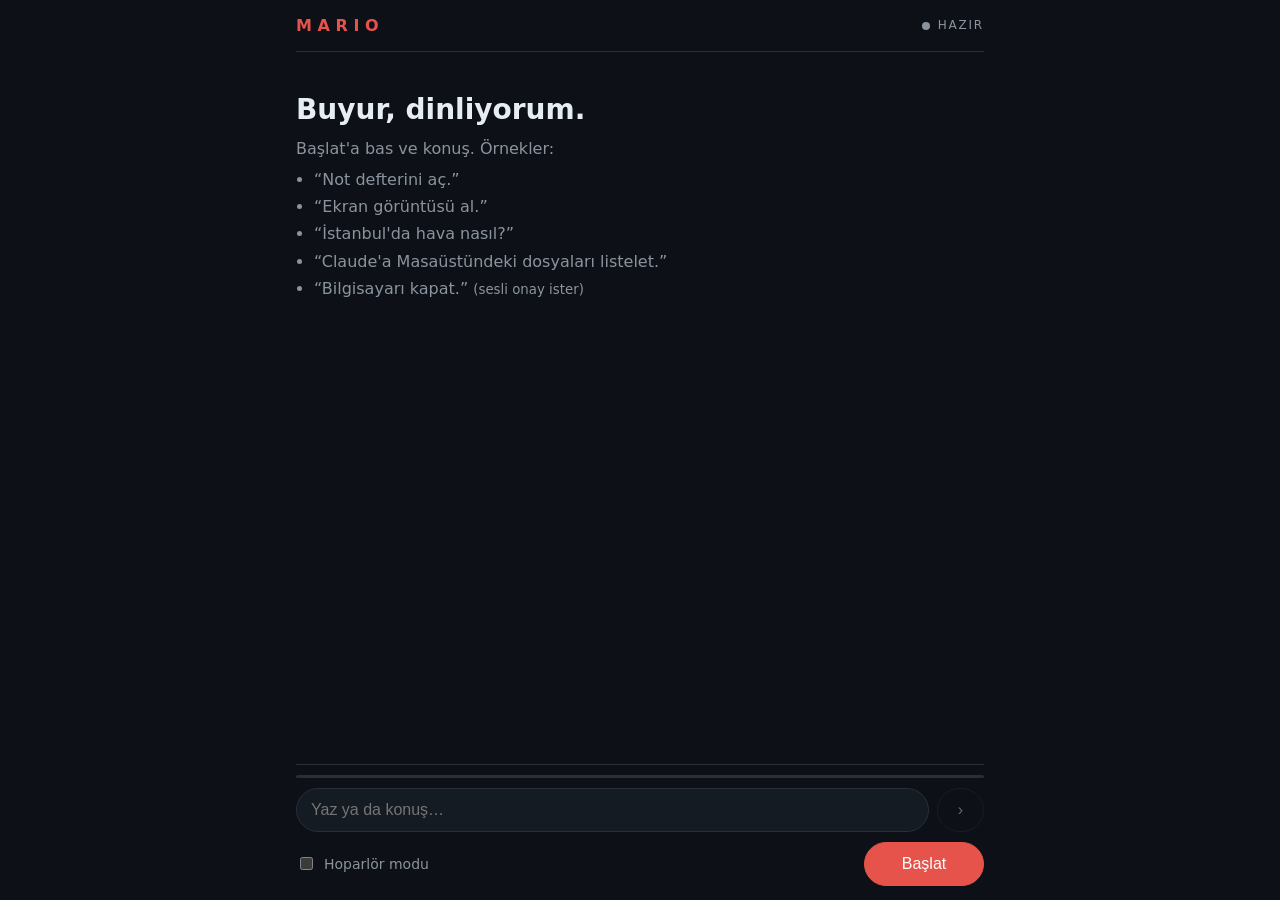
==== frontend/index.html @ 2263547b "Mario: sesle komut alan Jarvis benzeri ajan (MVP) FastAPI backend ephemeral Gemini Live token'ı veri" ====
<!doctype html>
<html lang="tr">
<head>
  <meta charset="utf-8">
  <meta name="viewport" content="width=device-width, initial-scale=1, viewport-fit=cover">
  <title>Mario · sesli asistan</title>
  <meta name="description" content="Sesle komut alan kişisel asistan: program açar, ekran görüntüsü alır, hava durumuna bakar, Claude Code'a iş verir.">
  <meta name="theme-color" content="#0d1117">
  <meta name="apple-mobile-web-app-capable" content="yes">
  <meta name="mobile-web-app-capable" content="yes">
  <meta name="apple-mobile-web-app-status-bar-style" content="black-translucent">
  <meta name="apple-mobile-web-app-title" content="Mario">
  <meta name="referrer" content="no-referrer">
  <link rel="manifest" href="manifest.webmanifest">
  <link rel="icon" href="icons/icon.svg" type="image/svg+xml">
  <link rel="apple-touch-icon" href="icons/icon.svg">
  <link rel="stylesheet" href="css/style.css">
  <script type="module" src="js/app.js"></script>
</head>
<body data-state="idle">
  <header class="top">
    <b class="brand">MARIO</b>
    <span class="status"><i></i><em id="status-text">HAZIR</em></span>
  </header>

  <main id="log" class="log" aria-live="polite">
    <section class="intro">
      <h1>Buyur, dinliyorum.</h1>
      <p>Başlat'a bas ve konuş. Örnekler:</p>
      <ul>
        <li>“Not defterini aç.”</li>
        <li>“Ekran görüntüsü al.”</li>
        <li>“İstanbul'da hava nasıl?”</li>
        <li>“Claude'a Masaüstündeki dosyaları listelet.”</li>
        <li>“Bilgisayarı kapat.” <small>(sesli onay ister)</small></li>
      </ul>
    </section>
  </main>

  <div id="confirm" class="confirm" hidden>
    <p id="confirm-q"></p>
    <div class="row">
      <button class="btn ghost" id="confirm-no" type="button">İptal</button>
      <button class="btn danger" id="confirm-yes" type="button">Onayla</button>
    </div>
  </div>

  <footer class="bottom">
    <div class="meter" aria-hidden="true"><span id="level"></span></div>
    <form id="text-form" class="text-form" autocomplete="off">
      <input id="text" placeholder="Yaz ya da konuş…" enterkeyhint="send" spellcheck="false" aria-label="Komut yaz" disabled>
      <button class="btn ghost" aria-label="Gönder" disabled>›</button>
    </form>
    <div class="row">
      <label class="toggle"><input type="checkbox" id="speaker"> Hoparlör modu</label>
      <button id="main" class="btn primary" type="button">Başlat</button>
    </div>
  </footer>

  <dialog id="code-dialog">
    <form method="dialog">
      <h2>Erişim kodu</h2>
      <p class="muted">Mario bilgisayarında komut çalıştırır, bu yüzden telefondan bağlanmak için <code>backend/.env</code> içindeki <code>ACCESS_CODE</code> gerekir.</p>
      <input name="code" autocomplete="off" autocapitalize="off" spellcheck="false" aria-label="Erişim kodu">
      <div class="row">
        <button class="btn ghost" value="cancel">Vazgeç</button>
        <button class="btn primary" value="ok">Devam</button>
      </div>
    </form>
  </dialog>
</body>
</html>
---- frontend/css/style.css ----
:root {
  --bg: #0d1117;
  --panel: #151b23;
  --line: #262f3a;
  --fg: #e6edf3;
  --dim: #8b949e;
  --acc: #e5534b;
  --ok: #3fb950;
  --warn: #d29922;
  --user: #f2cc60;
  --radius: 14px;
  color-scheme: dark;
}

* { box-sizing: border-box; -webkit-tap-highlight-color: transparent; }

html, body { margin: 0; height: 100%; }

body {
  display: flex;
  flex-direction: column;
  height: 100dvh;
  max-width: 720px;
  margin: 0 auto;
  padding: env(safe-area-inset-top) 16px env(safe-area-inset-bottom);
  background: var(--bg);
  color: var(--fg);
  font: 16px/1.45 system-ui, -apple-system, "Segoe UI", Roboto, sans-serif;
}

.top {
  display: flex;
  align-items: center;
  justify-content: space-between;
  padding: 14px 0;
  border-bottom: 1px solid var(--line);
}
.brand { letter-spacing: .35em; color: var(--acc); }
.status { display: flex; align-items: center; gap: 8px; font-size: 12px; letter-spacing: .15em; color: var(--dim); }
.status em { font-style: normal; }
.status i { width: 8px; height: 8px; border-radius: 50%; background: var(--dim); }
body[data-state="listening"] .status i { background: var(--ok); }
body[data-state="speaking"] .status i,
body[data-state="working"] .status i,
body[data-state="connecting"] .status i { background: var(--acc); animation: pulse .7s infinite alternate; }
body[data-state="error"] .status i { background: var(--acc); }
@keyframes pulse { to { opacity: .25; } }

.log { flex: 1; overflow-y: auto; padding: 14px 0; display: flex; flex-direction: column; gap: 8px; }

.intro h1 { font-size: 28px; margin: 24px 0 6px; }
.intro p { color: var(--dim); margin: 0 0 8px; }
.intro ul { margin: 0; padding-left: 18px; color: var(--dim); }
.intro li { margin: 4px 0; }

.msg { max-width: 85%; padding: 8px 12px; border-radius: var(--radius); white-space: pre-wrap; overflow-wrap: anywhere; }
.msg.assistant { align-self: flex-start; background: var(--panel); border: 1px solid var(--line); }
.msg.user { align-self: flex-end; background: #2a2208; color: var(--user); }
.msg.echo { opacity: .45; text-decoration: line-through; }
.msg.cut::after { content: " …"; color: var(--dim); }
.msg.sys, .msg.error { align-self: center; font-size: 13px; color: var(--dim); text-align: center; }
.msg.error { color: var(--acc); }

.msg.tool {
  align-self: stretch;
  max-width: none;
  display: flex;
  flex-direction: column;
  gap: 2px;
  font-size: 14px;
  background: transparent;
  border: 1px dashed var(--line);
  border-left: 3px solid var(--dim);
}
.msg.tool b { font-size: 12px; letter-spacing: .06em; text-transform: uppercase; color: var(--dim); }
.msg.tool.ok { border-left-color: var(--ok); }
.msg.tool.done { border-left-color: var(--ok); }
.msg.tool.error, .msg.tool.failed { border-left-color: var(--acc); }
.msg.tool.needs_confirmation, .msg.tool.not_confirmed, .msg.tool.ambiguous { border-left-color: var(--warn); }
.msg.tool img { margin-top: 6px; max-width: 100%; max-height: 45vh; border-radius: 8px; cursor: zoom-in; align-self: flex-start; }

.confirm {
  margin: 0 0 8px;
  padding: 12px;
  border: 1px solid var(--warn);
  border-radius: var(--radius);
  background: #2a2008;
}
.confirm p { margin: 0 0 10px; }

.bottom { padding: 10px 0 14px; border-top: 1px solid var(--line); display: flex; flex-direction: column; gap: 10px; }
.meter { height: 3px; background: var(--line); border-radius: 2px; overflow: hidden; }
.meter span { display: block; height: 100%; width: 0; background: var(--ok); transition: width .08s linear; }

.row { display: flex; gap: 10px; align-items: center; justify-content: space-between; }
.text-form { display: flex; gap: 8px; }
.text-form input,
dialog input {
  flex: 1;
  min-width: 0;
  padding: 10px 14px;
  border: 1px solid var(--line);
  border-radius: 22px;
  background: var(--panel);
  color: var(--fg);
  font-size: 16px;
  outline: none;
}
.text-form input:focus, dialog input:focus { border-color: var(--acc); }

.btn {
  min-height: 44px;
  padding: 0 20px;
  border: 1px solid var(--line);
  border-radius: 22px;
  background: var(--panel);
  color: var(--fg);
  font-size: 16px;
  cursor: pointer;
}
.btn:disabled { opacity: .4; cursor: default; }
.btn.primary { background: var(--acc); border-color: var(--acc); color: #fff; min-width: 120px; }
.btn.danger { background: transparent; border-color: var(--acc); color: var(--acc); min-width: 120px; }
.btn.ghost { background: transparent; }

.toggle { display: flex; align-items: center; gap: 8px; color: var(--dim); font-size: 14px; }

dialog {
  width: min(420px, calc(100% - 32px));
  border: 1px solid var(--line);
  border-radius: var(--radius);
  background: var(--panel);
  color: var(--fg);
}
dialog::backdrop { background: rgb(0 0 0 / .6); }
dialog h2 { margin-top: 0; }
dialog input { width: 100%; margin: 6px 0 14px; }
.muted { color: var(--dim); }
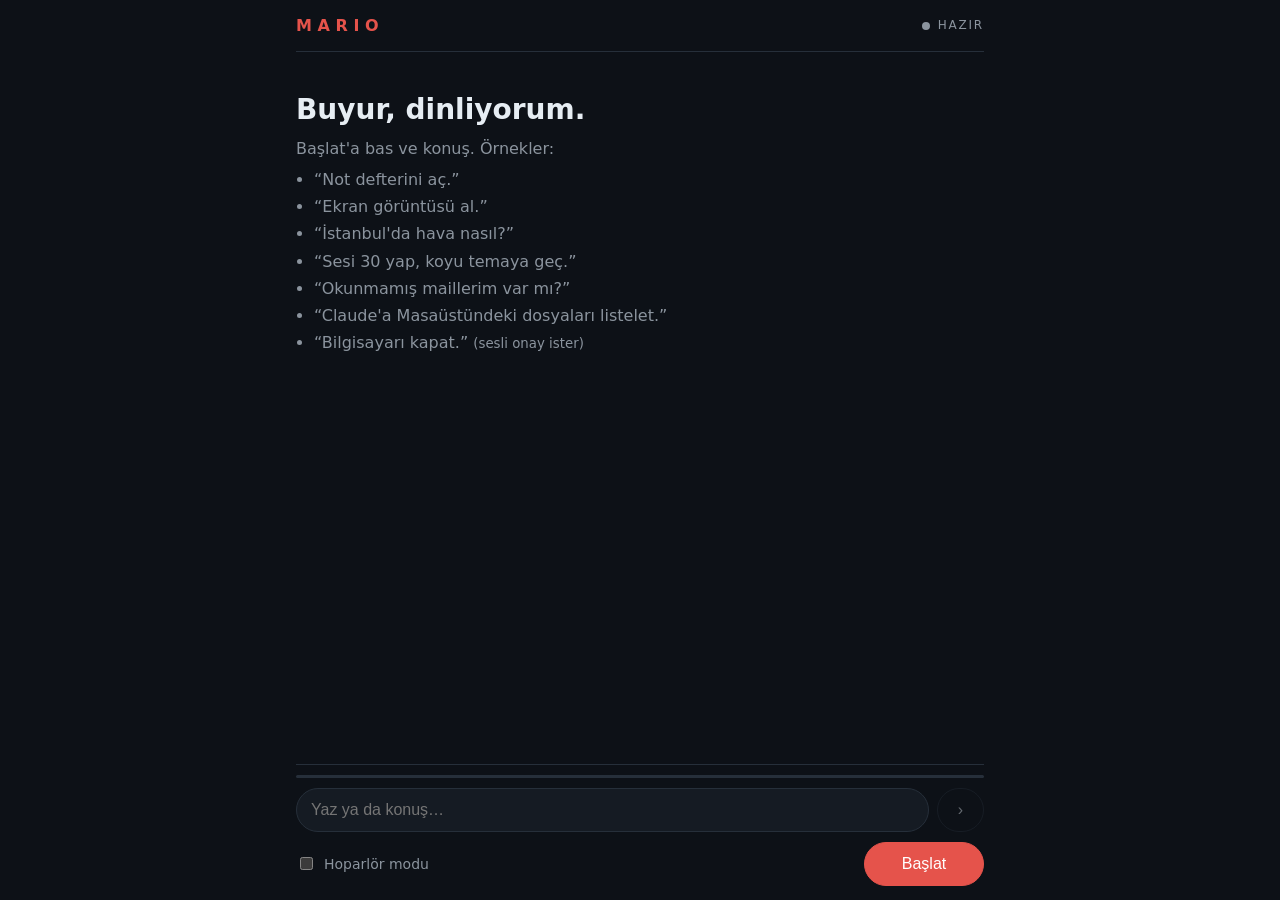
==== commit 41113b84: "Gmail ve PC ayarları araçlarını ekle Gmail: listeleme, okuma, adres bulma; gönderme ve yanıtlama ses" ====
--- a/frontend/index.html
+++ b/frontend/index.html
@@ -31,6 +31,8 @@
         <li>“Not defterini aç.”</li>
         <li>“Ekran görüntüsü al.”</li>
         <li>“İstanbul'da hava nasıl?”</li>
+        <li>“Sesi 30 yap, koyu temaya geç.”</li>
+        <li>“Okunmamış maillerim var mı?”</li>
         <li>“Claude'a Masaüstündeki dosyaları listelet.”</li>
         <li>“Bilgisayarı kapat.” <small>(sesli onay ister)</small></li>
       </ul>
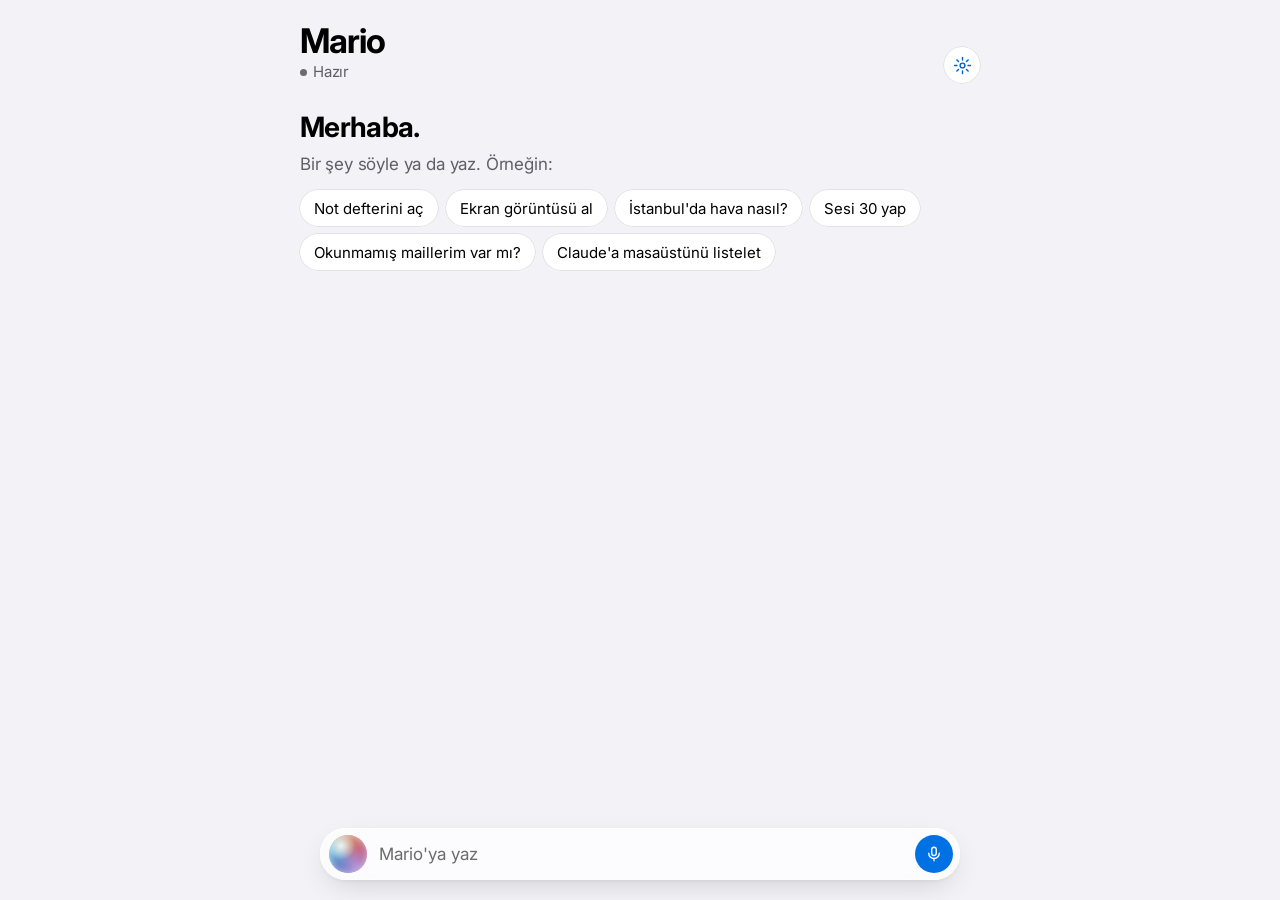
==== commit f32db126: "Arayüzü Apple tarzında yenile: seçilebilir üç görünüm Mario'nun arayüzü artık Ayarlar'dan seçilen üç" ====
--- a/frontend/index.html
+++ b/frontend/index.html
@@ -1,71 +1,178 @@
 <!doctype html>
-<html lang="tr">
+<html lang="tr" data-layout="edge">
 <head>
   <meta charset="utf-8">
   <meta name="viewport" content="width=device-width, initial-scale=1, viewport-fit=cover">
   <title>Mario · sesli asistan</title>
   <meta name="description" content="Sesle komut alan kişisel asistan: program açar, ekran görüntüsü alır, hava durumuna bakar, Claude Code'a iş verir.">
-  <meta name="theme-color" content="#0d1117">
+  <meta name="theme-color" content="#f2f2f7">
   <meta name="apple-mobile-web-app-capable" content="yes">
   <meta name="mobile-web-app-capable" content="yes">
-  <meta name="apple-mobile-web-app-status-bar-style" content="black-translucent">
+  <meta name="apple-mobile-web-app-status-bar-style" content="default">
   <meta name="apple-mobile-web-app-title" content="Mario">
   <meta name="referrer" content="no-referrer">
   <link rel="manifest" href="manifest.webmanifest">
   <link rel="icon" href="icons/icon.svg" type="image/svg+xml">
   <link rel="apple-touch-icon" href="icons/icon.svg">
+  <link rel="preconnect" href="https://fonts.googleapis.com">
+  <link rel="preconnect" href="https://fonts.gstatic.com" crossorigin>
+  <link rel="stylesheet" href="https://fonts.googleapis.com/css2?family=Inter:wght@300..700&display=swap">
   <link rel="stylesheet" href="css/style.css">
   <script type="module" src="js/app.js"></script>
 </head>
 <body data-state="idle">
+  <!-- A · Kenar ışığı: the screen's edge lights up while Mario listens or speaks. -->
+  <div class="edge-soft" aria-hidden="true"></div>
+  <div class="edge" aria-hidden="true"></div>
+
+  <!-- C · Uygulama: sidebar. -->
+  <aside class="side glass">
+    <div class="brand">
+      <span class="orb"></span>
+      <div><b>Mario</b><span data-status>Hazır</span></div>
+    </div>
+    <nav class="nav">
+      <a href="#" aria-current="page">
+        <svg class="i" viewBox="0 0 24 24"><path d="M21 12a8 8 0 0 1-11.6 7.1L4 20l1-4.6A8 8 0 1 1 21 12z"/></svg>Sohbet</a>
+      <button type="button" data-open-settings>
+        <svg class="i" viewBox="0 0 24 24"><circle cx="12" cy="12" r="3"/><path d="M12 2v3m0 14v3M2 12h3m14 0h3M4.9 4.9 7 7m10 10 2.1 2.1M4.9 19.1 7 17M17 7l2.1-2.1"/></svg>Ayarlar</button>
+    </nav>
+    <div class="side-foot">
+      <b>Oturum <span data-session>—</span></b>
+      <span data-jobs>Arka planda görev yok</span>
+    </div>
+  </aside>
+
   <header class="top">
-    <b class="brand">MARIO</b>
-    <span class="status"><i></i><em id="status-text">HAZIR</em></span>
+    <div class="title">
+      <h1>Mario</h1>
+      <p class="sub"><i></i><span data-status>Hazır</span></p>
+    </div>
+    <div class="actions">
+      <button type="button" class="pill-btn history-btn" id="history-btn">
+        <svg class="i" viewBox="0 0 24 24"><path d="M3 12a9 9 0 1 0 3-6.7L3 8m0-5v5h5M12 7v5l3 2"/></svg>Geçmiş</button>
+      <button type="button" class="icon-btn" data-open-settings aria-label="Ayarlar">
+        <svg class="i" viewBox="0 0 24 24"><circle cx="12" cy="12" r="3"/><path d="M12 2v3m0 14v3M2 12h3m14 0h3M4.9 4.9 7 7m10 10 2.1 2.1M4.9 19.1 7 17M17 7l2.1-2.1"/></svg></button>
+    </div>
   </header>
 
-  <main id="log" class="log" aria-live="polite">
-    <section class="intro">
-      <h1>Buyur, dinliyorum.</h1>
-      <p>Başlat'a bas ve konuş. Örnekler:</p>
-      <ul>
-        <li>“Not defterini aç.”</li>
-        <li>“Ekran görüntüsü al.”</li>
-        <li>“İstanbul'da hava nasıl?”</li>
-        <li>“Sesi 30 yap, koyu temaya geç.”</li>
-        <li>“Okunmamış maillerim var mı?”</li>
-        <li>“Claude'a Masaüstündeki dosyaları listelet.”</li>
-        <li>“Bilgisayarı kapat.” <small>(sesli onay ister)</small></li>
-      </ul>
-    </section>
-  </main>
+  <!-- B · Odak: the orb and the last words, large. -->
+  <section class="focus" aria-label="Mario">
+    <div class="hero"><button type="button" class="orb" data-toggle aria-label="Başlat"></button></div>
+    <p class="activity glass"><span class="spinner"></span><span id="activity-text">Çalışıyor</span></p>
+    <div class="captions" aria-live="polite">
+      <p id="cap-prev" class="prev"></p>
+      <p id="cap" class="caption">Konuşmak için başlat.</p>
+    </div>
+  </section>
 
-  <div id="confirm" class="confirm" hidden>
-    <p id="confirm-q"></p>
-    <div class="row">
-      <button class="btn ghost" id="confirm-no" type="button">İptal</button>
-      <button class="btn danger" id="confirm-yes" type="button">Onayla</button>
+  <section class="console" aria-label="Konuşma">
+    <div class="sheet-head">
+      <button type="button" class="grabber" id="history-close" aria-label="Geçmişi kapat"></button>
+      <h2>Geçmiş</h2>
+    </div>
+    <main id="log" class="log" aria-live="polite">
+      <section class="intro">
+        <h2>Merhaba.</h2>
+        <p>Bir şey söyle ya da yaz. Örneğin:</p>
+        <div class="chips">
+          <button type="button" data-say="Not defterini aç.">Not defterini aç</button>
+          <button type="button" data-say="Ekran görüntüsü al.">Ekran görüntüsü al</button>
+          <button type="button" data-say="İstanbul'da hava nasıl?">İstanbul'da hava nasıl?</button>
+          <button type="button" data-say="Sesi 30 yap.">Sesi 30 yap</button>
+          <button type="button" data-say="Okunmamış maillerim var mı?">Okunmamış maillerim var mı?</button>
+          <button type="button" data-say="Claude'a Masaüstündeki dosyaları listelet.">Claude'a masaüstünü listelet</button>
+        </div>
+      </section>
+    </main>
+  </section>
+
+  <div class="dock glass">
+    <button type="button" class="orb" data-toggle aria-label="Başlat"></button>
+    <form id="text-form" class="text-form" autocomplete="off">
+      <input id="text" placeholder="Mario'ya yaz" enterkeyhint="send" spellcheck="false" aria-label="Komut yaz">
+      <button class="send" aria-label="Gönder">
+        <svg class="i" viewBox="0 0 24 24"><path d="M12 19V5m-6 6 6-6 6 6"/></svg></button>
+    </form>
+    <button type="button" class="mic" data-toggle aria-label="Başlat">
+      <svg class="i on-idle" viewBox="0 0 24 24"><rect x="9" y="3" width="6" height="11" rx="3"/><path d="M5 11a7 7 0 0 0 14 0M12 18v3"/></svg>
+      <svg class="i on-live" viewBox="0 0 24 24"><rect x="7" y="7" width="10" height="10" rx="2"/></svg>
+    </button>
+  </div>
+
+  <!-- B · Odak: call-style controls. -->
+  <footer class="calls">
+    <div class="ctl"><button type="button" id="type-btn" aria-label="Yazarak komut ver" aria-pressed="false">
+      <svg class="i" viewBox="0 0 24 24"><rect x="3" y="6" width="18" height="12" rx="2"/><path d="M7 10h.01M11 10h.01M15 10h.01M7 14h10"/></svg></button>Yaz</div>
+    <div class="ctl"><button type="button" id="speaker-btn" aria-label="Hoparlör modu" aria-pressed="false">
+      <svg class="i" viewBox="0 0 24 24"><path d="M11 5 6 9H3v6h3l5 4zM15.5 8.5a5 5 0 0 1 0 7M18.5 5.5a9 9 0 0 1 0 13"/></svg></button>Hoparlör</div>
+    <div class="ctl"><button type="button" class="go" data-toggle aria-label="Başlat">
+      <svg class="i on-idle" viewBox="0 0 24 24"><rect x="9" y="3" width="6" height="11" rx="3"/><path d="M5 11a7 7 0 0 0 14 0M12 18v3"/></svg>
+      <svg class="i on-live" viewBox="0 0 24 24"><path d="m6 6 12 12M18 6 6 18"/></svg></button><span class="go-label">Başlat</span></div>
+  </footer>
+
+  <div id="confirm" class="scrim" hidden>
+    <div class="alert glass" role="alertdialog" aria-modal="true" aria-labelledby="confirm-title" aria-describedby="confirm-q">
+      <div class="body">
+        <h2 id="confirm-title">Onay gerekiyor</h2>
+        <p id="confirm-q"></p>
+        <p class="hint">Sesle «evet» ya da «vazgeç» de diyebilirsin.</p>
+      </div>
+      <div class="actions">
+        <button type="button" class="cancel" id="confirm-no">Vazgeç</button>
+        <button type="button" class="destructive" id="confirm-yes">Onayla</button>
+      </div>
     </div>
   </div>
 
-  <footer class="bottom">
-    <div class="meter" aria-hidden="true"><span id="level"></span></div>
-    <form id="text-form" class="text-form" autocomplete="off">
-      <input id="text" placeholder="Yaz ya da konuş…" enterkeyhint="send" spellcheck="false" aria-label="Komut yaz" disabled>
-      <button class="btn ghost" aria-label="Gönder" disabled>›</button>
+  <dialog id="settings" class="panel" aria-labelledby="settings-title">
+    <form method="dialog">
+      <header>
+        <h2 id="settings-title">Ayarlar</h2>
+        <button class="done" value="close">Bitti</button>
+      </header>
+
+      <h3>Görünüm</h3>
+      <div class="layouts" role="radiogroup" aria-label="Görünüm">
+        <button type="button" role="radio" data-layout="edge" aria-checked="true">
+          <span class="pv pv-edge" aria-hidden="true"><i></i><i></i><i></i></span>
+          <b>Kenar ışığı</b><small>Siri gibi; kenarlar parlar</small></button>
+        <button type="button" role="radio" data-layout="focus" aria-checked="false">
+          <span class="pv pv-focus" aria-hidden="true"><i></i><i></i></span>
+          <b>Odak</b><small>Büyük küre, son cümle</small></button>
+        <button type="button" role="radio" data-layout="app" aria-checked="false">
+          <span class="pv pv-app" aria-hidden="true"><i></i><i></i><i></i></span>
+          <b>Uygulama</b><small>Kenar çubuğu, balonlar</small></button>
+      </div>
+
+      <h3>Renk</h3>
+      <div class="seg" role="radiogroup" aria-label="Renk modu">
+        <button type="button" role="radio" data-theme="auto" aria-checked="true">Otomatik</button>
+        <button type="button" role="radio" data-theme="light" aria-checked="false">Açık</button>
+        <button type="button" role="radio" data-theme="dark" aria-checked="false">Koyu</button>
+      </div>
+
+      <h3>Ses</h3>
+      <label class="row-switch">
+        <span><b>Hoparlör modu</b><small>Hoparlörden kullanırken Mario kendi sesini duymasın.</small></span>
+        <input type="checkbox" id="speaker" class="switch">
+      </label>
     </form>
-    <div class="row">
-      <label class="toggle"><input type="checkbox" id="speaker"> Hoparlör modu</label>
-      <button id="main" class="btn primary" type="button">Başlat</button>
-    </div>
-  </footer>
+  </dialog>
 
-  <dialog id="code-dialog">
+  <dialog id="viewer" class="viewer" aria-label="Ekran görüntüsü">
+    <form method="dialog"><button class="icon-btn close" aria-label="Kapat">
+      <svg class="i" viewBox="0 0 24 24"><path d="m6 6 12 12M18 6 6 18"/></svg></button></form>
+    <a class="btn" target="_blank" rel="noopener" download="ekran-goruntusu.png">İndir</a>
+  </dialog>
+
+  <dialog id="code-dialog" class="panel">
     <form method="dialog">
       <h2>Erişim kodu</h2>
       <p class="muted">Mario bilgisayarında komut çalıştırır, bu yüzden telefondan bağlanmak için <code>backend/.env</code> içindeki <code>ACCESS_CODE</code> gerekir.</p>
       <input name="code" autocomplete="off" autocapitalize="off" spellcheck="false" aria-label="Erişim kodu">
       <div class="row">
-        <button class="btn ghost" value="cancel">Vazgeç</button>
+        <button class="btn" value="cancel">Vazgeç</button>
         <button class="btn primary" value="ok">Devam</button>
       </div>
     </form>
--- a/frontend/css/style.css
+++ b/frontend/css/style.css
@@ -1,138 +1,536 @@
+/* Mario, Apple style. One page, three layouts picked in Settings (data-layout on <html>):
+   edge (A · Kenar ışığı), focus (B · Odak), app (C · Uygulama). Light and dark follow the
+   system unless data-theme pins one. */
+
+@property --a { syntax: "<angle>"; inherits: false; initial-value: 0deg; }
+
 :root {
-  --bg: #0d1117;
-  --panel: #151b23;
-  --line: #262f3a;
-  --fg: #e6edf3;
-  --dim: #8b949e;
-  --acc: #e5534b;
-  --ok: #3fb950;
-  --warn: #d29922;
-  --user: #f2cc60;
-  --radius: 14px;
+  --bg: #ffffff;
+  --grouped: #f2f2f7;
+  --fill: #ffffff;
+  --fill-2: #e9e9ee;
+  --label: #000000;
+  --label-2: #5f5f66;
+  --label-3: #6b6b70;
+  --sep: rgb(60 60 67 / .18);
+  --blue: #007aff;
+  /* Blue that carries text, and the bubble behind white text: deep enough for 4.5:1. */
+  --blue-text: #0062cc;
+  --bubble: #0071e3;
+  --red: #ff3b30;
+  --red-text: #d70015;
+  --green: #34c759;
+  --orange: #ff9500;
+  --glass: rgb(255 255 255 / .72);
+  --glass-edge: rgb(255 255 255 / .9);
+  --shadow: 0 10px 30px -8px rgb(0 0 0 / .16), 0 2px 6px -2px rgb(0 0 0 / .08);
+  /* Mario's light: warm to cool */
+  --g1: #ff8a3d;
+  --g2: #ff4f8b;
+  --g3: #b25cff;
+  --g4: #4d7dff;
+  --g5: #38d3ff;
+  --spring: cubic-bezier(.34, 1.56, .64, 1);
+  --sheet: cubic-bezier(.32, .72, 0, 1);
+  color-scheme: light;
+}
+@media (prefers-color-scheme: dark) {
+  :root:not([data-theme="light"]) {
+    --bg: #000000; --grouped: #000000; --fill: #1c1c1e; --fill-2: #2c2c2e;
+    --label: #ffffff; --label-2: #a1a1a8; --label-3: #8e8e93; --sep: rgb(84 84 88 / .55);
+    --blue: #0a84ff; --blue-text: #4ba3ff; --bubble: #0a6bd6; --red: #ff453a; --red-text: #ff6961;
+    --green: #30d158; --orange: #ff9f0a;
+    --glass: rgb(30 30 32 / .62); --glass-edge: rgb(255 255 255 / .12);
+    --shadow: 0 14px 40px -10px rgb(0 0 0 / .7), 0 2px 8px -2px rgb(0 0 0 / .5);
+    color-scheme: dark;
+  }
+}
+:root[data-theme="dark"] {
+  --bg: #000000; --grouped: #000000; --fill: #1c1c1e; --fill-2: #2c2c2e;
+  --label: #ffffff; --label-2: #a1a1a8; --label-3: #8e8e93; --sep: rgb(84 84 88 / .55);
+  --blue: #0a84ff; --blue-text: #4ba3ff; --bubble: #0a6bd6; --red: #ff453a; --red-text: #ff6961;
+  --green: #30d158; --orange: #ff9f0a;
+  --glass: rgb(30 30 32 / .62); --glass-edge: rgb(255 255 255 / .12);
+  --shadow: 0 14px 40px -10px rgb(0 0 0 / .7), 0 2px 8px -2px rgb(0 0 0 / .5);
   color-scheme: dark;
 }
 
 * { box-sizing: border-box; -webkit-tap-highlight-color: transparent; }
-
 html, body { margin: 0; height: 100%; }
-
 body {
-  display: flex;
-  flex-direction: column;
+  --amp: 0;
   height: 100dvh;
-  max-width: 720px;
-  margin: 0 auto;
-  padding: env(safe-area-inset-top) 16px env(safe-area-inset-bottom);
-  background: var(--bg);
-  color: var(--fg);
-  font: 16px/1.45 system-ui, -apple-system, "Segoe UI", Roboto, sans-serif;
-}
-
-.top {
-  display: flex;
-  align-items: center;
-  justify-content: space-between;
-  padding: 14px 0;
-  border-bottom: 1px solid var(--line);
-}
-.brand { letter-spacing: .35em; color: var(--acc); }
-.status { display: flex; align-items: center; gap: 8px; font-size: 12px; letter-spacing: .15em; color: var(--dim); }
-.status em { font-style: normal; }
-.status i { width: 8px; height: 8px; border-radius: 50%; background: var(--dim); }
-body[data-state="listening"] .status i { background: var(--ok); }
-body[data-state="speaking"] .status i,
-body[data-state="working"] .status i,
-body[data-state="connecting"] .status i { background: var(--acc); animation: pulse .7s infinite alternate; }
-body[data-state="error"] .status i { background: var(--acc); }
-@keyframes pulse { to { opacity: .25; } }
-
-.log { flex: 1; overflow-y: auto; padding: 14px 0; display: flex; flex-direction: column; gap: 8px; }
-
-.intro h1 { font-size: 28px; margin: 24px 0 6px; }
-.intro p { color: var(--dim); margin: 0 0 8px; }
-.intro ul { margin: 0; padding-left: 18px; color: var(--dim); }
-.intro li { margin: 4px 0; }
-
-.msg { max-width: 85%; padding: 8px 12px; border-radius: var(--radius); white-space: pre-wrap; overflow-wrap: anywhere; }
-.msg.assistant { align-self: flex-start; background: var(--panel); border: 1px solid var(--line); }
-.msg.user { align-self: flex-end; background: #2a2208; color: var(--user); }
+  background: var(--grouped);
+  color: var(--label);
+  /* SF Pro on Apple devices; Inter is the closest stand-in elsewhere. */
+  font: 400 17px/1.45 -apple-system, BlinkMacSystemFont, "SF Pro Text", "Inter", system-ui, sans-serif;
+  letter-spacing: -.01em;
+  -webkit-font-smoothing: antialiased;
+  caret-color: var(--blue);
+  transition: background-color .35s, color .35s;
+}
+::selection { background: color-mix(in srgb, var(--blue) 30%, transparent); }
+button { font: inherit; color: inherit; }
+:focus-visible { outline: 3px solid color-mix(in srgb, var(--blue) 55%, transparent); outline-offset: 2px; }
+svg.i { width: 1em; height: 1em; fill: none; stroke: currentColor; stroke-width: 1.8; stroke-linecap: round; stroke-linejoin: round; flex: none; }
+
+/* Liquid-glass material: translucent, blurred, with a bright hairline edge. */
+.glass {
+  background: var(--glass);
+  backdrop-filter: blur(24px) saturate(1.8);
+  -webkit-backdrop-filter: blur(24px) saturate(1.8);
+  box-shadow: var(--shadow), inset 0 0 0 .5px var(--glass-edge), inset 0 1px 0 var(--glass-edge);
+}
+
+/* Parts that belong to one layout only; each layout's section below shows its own. */
+body :is(.edge, .edge-soft, .side, .focus, .calls, .history-btn, .sheet-head) { display: none; }
+
+/* ---------- The orb ---------- */
+.orb {
+  --s: 44px;
+  --speed: 9s;
+  position: relative;
+  width: var(--s);
+  aspect-ratio: 1;
+  flex: none;
+  padding: 0;
+  border: 0;
+  border-radius: 50%;
+  background: none;
+  isolation: isolate;
+  overflow: hidden;
+  cursor: pointer;
+  scale: calc(1 + var(--amp) * .14);
+  transition: scale .12s ease-out, filter .4s;
+}
+.orb::before {
+  content: "";
+  position: absolute;
+  inset: -30%;
+  background: conic-gradient(from var(--a), var(--g1), var(--g2), var(--g3), var(--g4), var(--g5), var(--g1));
+  filter: blur(calc(var(--s) * .12));
+  animation: turn var(--speed) linear infinite;
+}
+.orb::after {
+  content: "";
+  position: absolute;
+  inset: 0;
+  border-radius: 50%;
+  background:
+    radial-gradient(circle at 32% 28%, rgb(255 255 255 / .85), transparent 38%),
+    radial-gradient(circle at 70% 80%, rgb(255 255 255 / .25), transparent 45%);
+  box-shadow: inset 0 0 calc(var(--s) * .18) rgb(255 255 255 / .55);
+}
+@keyframes turn { to { --a: 360deg; } }
+body:is([data-state="idle"], [data-state="ended"]) .orb { --speed: 18s; filter: saturate(.55); }
+body[data-state="connecting"] .orb { --speed: 2s; }
+body[data-state="listening"] .orb { --speed: 6s; animation: breathe 2.4s ease-in-out infinite; }
+body[data-state="speaking"] .orb { --speed: 4s; }
+body[data-state="working"] .orb { --speed: 1.4s; }
+body[data-state="error"] .orb { filter: grayscale(.8); }
+@keyframes breathe { 50% { transform: scale(1.06); } }
+
+.spinner { width: 16px; height: 16px; flex: none; border-radius: 50%; border: 2px solid var(--sep); border-top-color: var(--label-2); animation: spin .8s linear infinite; }
+@keyframes spin { to { transform: rotate(360deg); } }
+
+/* ---------- Header ---------- */
+.top { display: flex; align-items: flex-end; justify-content: space-between; gap: 12px; }
+.top h1 { margin: 0; font-size: 34px; font-weight: 700; letter-spacing: -.03em; line-height: 1.1; }
+.sub { display: flex; align-items: center; gap: 6px; margin: 2px 0 0; font-size: 15px; color: var(--label-2); }
+.sub i { width: 7px; height: 7px; border-radius: 50%; background: var(--label-3); transition: background-color .3s; }
+body:is([data-state="listening"], [data-state="speaking"]) .sub i { background: var(--green); }
+body:is([data-state="working"], [data-state="connecting"]) .sub i { background: var(--orange); }
+body[data-state="error"] .sub i { background: var(--red); }
+.actions { display: flex; align-items: center; gap: 8px; }
+.icon-btn {
+  display: grid;
+  place-items: center;
+  width: 36px;
+  height: 36px;
+  padding: 0;
+  border: 0;
+  border-radius: 50%;
+  background: var(--fill);
+  color: var(--blue-text);
+  font-size: 19px;
+  cursor: pointer;
+  box-shadow: 0 0 0 .5px var(--sep);
+}
+.pill-btn { display: flex; align-items: center; gap: 6px; min-height: 36px; padding: 0 14px; border: 0; border-radius: 999px; background: var(--fill-2); color: var(--label); font-size: 15px; font-weight: 500; cursor: pointer; }
+
+/* ---------- Conversation ---------- */
+.console { min-height: 0; }
+.log { display: flex; flex-direction: column; gap: 14px; }
+
+.intro h2 { margin: 0 0 4px; font-size: 28px; font-weight: 700; letter-spacing: -.025em; }
+.intro p { margin: 0 0 14px; color: var(--label-2); }
+.chips { display: flex; flex-wrap: wrap; gap: 8px; }
+.chips button {
+  min-height: 36px;
+  padding: 0 14px;
+  border: 0;
+  border-radius: 999px;
+  background: var(--fill);
+  color: var(--label);
+  font-size: 15px;
+  cursor: pointer;
+  box-shadow: 0 0 0 .5px var(--sep);
+  transition: transform .25s var(--spring), background-color .2s;
+}
+.chips button:hover { background: var(--fill-2); }
+.chips button:active { transform: scale(.96); }
+
+.msg { max-width: 82%; margin: 0; white-space: pre-wrap; overflow-wrap: anywhere; animation: enter .45s var(--spring) backwards; }
+@keyframes enter { from { opacity: 0; transform: translateY(8px) scale(.98); } }
 .msg.echo { opacity: .45; text-decoration: line-through; }
-.msg.cut::after { content: " …"; color: var(--dim); }
-.msg.sys, .msg.error { align-self: center; font-size: 13px; color: var(--dim); text-align: center; }
-.msg.error { color: var(--acc); }
-
+.msg.cut::after { content: " …"; color: var(--label-3); }
+.msg.sys, .msg.error:not(.tool) { align-self: center; max-width: 90%; font-size: 13px; color: var(--label-2); text-align: center; }
+.msg.error:not(.tool) { color: var(--red-text); }
+
+/* Speech as bubbles (B's history sheet and C). */
+:is([data-layout="focus"], [data-layout="app"]) .msg.user {
+  align-self: flex-end;
+  padding: 8px 14px;
+  border-radius: 20px 20px 6px 20px;
+  background: var(--bubble);
+  color: #fff;
+  font-size: 16px;
+}
+:is([data-layout="focus"], [data-layout="app"]) .msg.assistant {
+  align-self: flex-start;
+  padding: 8px 14px;
+  border-radius: 20px 20px 20px 6px;
+  background: var(--fill);
+  box-shadow: 0 0 0 .5px var(--sep);
+  font-size: 16px;
+}
+
+/* Tool results as Siri-style snippets. */
 .msg.tool {
   align-self: stretch;
   max-width: none;
   display: flex;
   flex-direction: column;
+  gap: 8px;
+  padding: 14px 16px;
+  border-radius: 20px;
+  background: var(--fill);
+  white-space: normal;
+  box-shadow: 0 1px 3px rgb(0 0 0 / .05), 0 0 0 .5px var(--sep);
+}
+[data-layout="app"] .msg.tool { align-self: flex-start; width: min(100%, 460px); }
+.tool-head { display: flex; align-items: center; gap: 8px; min-width: 0; font-size: 13px; font-weight: 600; color: var(--label-2); }
+.tool-head .badge { display: grid; place-items: center; width: 24px; height: 24px; flex: none; border-radius: 7px; color: #fff; font-size: 14px; }
+.tool-head b { font-weight: 600; overflow: hidden; text-overflow: ellipsis; white-space: nowrap; }
+.tool-head .st { margin-left: auto; flex: none; display: flex; align-items: center; gap: 6px; font-weight: 500; }
+.tool-head .st .spinner { width: 13px; height: 13px; }
+.msg.tool:is(.error, .failed) .st { color: var(--red-text); }
+.msg.tool:is(.needs_confirmation, .not_confirmed, .ambiguous, .cancelled) .st { color: var(--label-2); }
+.tool-args { margin: 0; font-size: 13px; color: var(--label-2); overflow-wrap: anywhere; }
+.tool-body { margin: 0; font-size: 16px; white-space: pre-wrap; overflow-wrap: anywhere; }
+.tool-body.clamped { display: -webkit-box; -webkit-line-clamp: 4; -webkit-box-orient: vertical; overflow: hidden; }
+.more { align-self: flex-start; padding: 0; border: 0; background: none; color: var(--blue-text); font-size: 15px; cursor: pointer; }
+.shot { align-self: flex-start; padding: 0; border: 0; border-radius: 12px; background: none; cursor: zoom-in; }
+.shot img { display: block; max-width: 100%; max-height: 40vh; border-radius: 12px; }
+
+/* ---------- Dock: orb, text field, mic ---------- */
+.dock { display: flex; align-items: center; gap: 10px; padding: 7px 7px 7px 9px; border-radius: 999px; }
+.dock .orb { --s: 38px; }
+.text-form { flex: 1; min-width: 0; display: flex; align-items: center; gap: 6px; }
+.text-form input { flex: 1; min-width: 0; border: 0; background: none; color: var(--label); font: inherit; outline: none; }
+.text-form input::placeholder { color: var(--label-3); }
+.text-form .send { display: none; place-items: center; width: 30px; height: 30px; padding: 0; border: 0; border-radius: 50%; background: var(--bubble); color: #fff; font-size: 16px; cursor: pointer; }
+.text-form:has(input:not(:placeholder-shown)) .send { display: grid; }
+.mic { display: grid; place-items: center; width: 38px; height: 38px; flex: none; padding: 0; border: 0; border-radius: 50%; background: var(--bubble); color: #fff; font-size: 18px; cursor: pointer; transition: background-color .25s, transform .25s var(--spring); }
+.mic:active, .ctl button:active { transform: scale(.92); }
+.on-live { display: none; }
+body.live .on-live { display: block; }
+body.live .on-idle { display: none; }
+body.live .mic { background: var(--red); }
+
+/* ---------- Alert (confirmation) ---------- */
+.scrim { position: fixed; inset: 0; z-index: 50; display: grid; place-items: center; padding: 24px; background: rgb(0 0 0 / .32); animation: fade .2s ease-out; }
+.scrim[hidden] { display: none; }
+.alert { width: min(300px, 100%); border-radius: 16px; overflow: hidden; text-align: center; animation: pop .4s var(--spring); }
+.alert .body { padding: 20px 18px 16px; }
+.alert h2 { margin: 0 0 4px; font-size: 17px; font-weight: 600; letter-spacing: -.02em; }
+.alert p { margin: 0; font-size: 13px; line-height: 1.4; }
+.alert .hint { margin-top: 6px; color: var(--label-2); }
+.alert .actions { display: grid; grid-template-columns: 1fr 1fr; gap: 0; border-top: .5px solid var(--sep); }
+.alert button { min-height: 44px; border: 0; background: none; color: var(--blue-text); font-size: 17px; cursor: pointer; }
+.alert button + button { border-left: .5px solid var(--sep); }
+.alert .cancel { font-weight: 600; }
+.alert .destructive { color: var(--red-text); }
+.alert button:active { background: color-mix(in srgb, var(--label) 8%, transparent); }
+@keyframes fade { from { opacity: 0; } }
+@keyframes pop { from { transform: scale(1.12); opacity: 0; } }
+
+/* ---------- Settings and other panels ---------- */
+dialog.panel {
+  width: min(460px, calc(100% - 24px));
+  max-height: calc(100dvh - 48px);
+  padding: 0 20px 24px;
+  border: 0;
+  border-radius: 22px;
+  background: var(--grouped);
+  color: var(--label);
+  box-shadow: var(--shadow);
+}
+dialog.panel[open] { animation: pop .4s var(--spring); }
+dialog::backdrop { background: rgb(0 0 0 / .32); }
+.panel header { position: sticky; top: 0; display: flex; align-items: center; justify-content: space-between; padding: 18px 0 8px; background: var(--grouped); }
+.panel h2 { margin: 0; font-size: 22px; font-weight: 700; letter-spacing: -.02em; }
+.panel h3 { margin: 18px 4px 8px; font-size: 13px; font-weight: 500; color: var(--label-2); text-transform: uppercase; letter-spacing: .02em; }
+.done { padding: 6px 2px; border: 0; background: none; color: var(--blue-text); font-size: 17px; font-weight: 600; cursor: pointer; }
+
+.layouts { display: grid; grid-template-columns: repeat(3, 1fr); gap: 8px; }
+.layouts button {
+  display: flex;
+  flex-direction: column;
+  align-items: center;
   gap: 2px;
-  font-size: 14px;
-  background: transparent;
-  border: 1px dashed var(--line);
-  border-left: 3px solid var(--dim);
-}
-.msg.tool b { font-size: 12px; letter-spacing: .06em; text-transform: uppercase; color: var(--dim); }
-.msg.tool.ok { border-left-color: var(--ok); }
-.msg.tool.done { border-left-color: var(--ok); }
-.msg.tool.error, .msg.tool.failed { border-left-color: var(--acc); }
-.msg.tool.needs_confirmation, .msg.tool.not_confirmed, .msg.tool.ambiguous { border-left-color: var(--warn); }
-.msg.tool img { margin-top: 6px; max-width: 100%; max-height: 45vh; border-radius: 8px; cursor: zoom-in; align-self: flex-start; }
-
-.confirm {
-  margin: 0 0 8px;
-  padding: 12px;
-  border: 1px solid var(--warn);
-  border-radius: var(--radius);
-  background: #2a2008;
-}
-.confirm p { margin: 0 0 10px; }
-
-.bottom { padding: 10px 0 14px; border-top: 1px solid var(--line); display: flex; flex-direction: column; gap: 10px; }
-.meter { height: 3px; background: var(--line); border-radius: 2px; overflow: hidden; }
-.meter span { display: block; height: 100%; width: 0; background: var(--ok); transition: width .08s linear; }
-
-.row { display: flex; gap: 10px; align-items: center; justify-content: space-between; }
-.text-form { display: flex; gap: 8px; }
-.text-form input,
-dialog input {
-  flex: 1;
-  min-width: 0;
+  padding: 12px 8px;
+  border: 0;
+  border-radius: 14px;
+  background: var(--fill);
+  text-align: center;
+  cursor: pointer;
+  box-shadow: 0 0 0 .5px var(--sep);
+  transition: box-shadow .2s;
+}
+.layouts button[aria-checked="true"] { box-shadow: 0 0 0 2px var(--blue); }
+.layouts b { font-size: 15px; font-weight: 600; }
+.layouts small { font-size: 12px; line-height: 1.3; color: var(--label-2); }
+/* Miniature drawings of each layout. */
+.pv { position: relative; width: 64px; height: 44px; margin-bottom: 8px; border-radius: 8px; background: var(--grouped); box-shadow: inset 0 0 0 .5px var(--sep); overflow: hidden; }
+.pv i { position: absolute; display: block; border-radius: 3px; background: var(--label-3); opacity: .55; }
+.pv-edge { box-shadow: inset 0 0 0 2px var(--g3); }
+.pv-edge i:nth-child(1) { left: 8px; top: 8px; width: 30px; height: 5px; }
+.pv-edge i:nth-child(2) { left: 8px; top: 17px; width: 46px; height: 9px; background: var(--fill); opacity: 1; }
+.pv-edge i:nth-child(3) { left: 12px; bottom: 5px; width: 40px; height: 7px; border-radius: 4px; }
+.pv-focus i:nth-child(1) { left: 22px; top: 6px; width: 20px; height: 20px; border-radius: 50%; background: conic-gradient(var(--g1), var(--g3), var(--g5), var(--g1)); opacity: 1; }
+.pv-focus i:nth-child(2) { left: 14px; top: 31px; width: 36px; height: 5px; }
+.pv-app i:nth-child(1) { left: 3px; top: 3px; bottom: 3px; width: 16px; height: auto; background: var(--fill); opacity: 1; }
+.pv-app i:nth-child(2) { right: 6px; top: 9px; width: 22px; height: 7px; border-radius: 4px; background: var(--bubble); opacity: 1; }
+.pv-app i:nth-child(3) { left: 24px; top: 20px; width: 22px; height: 7px; border-radius: 4px; background: var(--fill); opacity: 1; }
+
+.seg { display: grid; grid-auto-flow: column; grid-auto-columns: 1fr; padding: 2px; border-radius: 9px; background: var(--fill-2); }
+.seg button { min-height: 32px; border: 0; border-radius: 7px; background: none; font-size: 14px; cursor: pointer; }
+.seg button[aria-checked="true"] { background: var(--fill); font-weight: 600; box-shadow: 0 2px 6px rgb(0 0 0 / .12), 0 0 0 .5px var(--sep); }
+
+.row-switch { display: flex; align-items: center; justify-content: space-between; gap: 16px; padding: 12px 16px; border-radius: 14px; background: var(--fill); cursor: pointer; }
+.row-switch b { display: block; font-weight: 400; }
+.row-switch small { display: block; margin-top: 2px; font-size: 13px; line-height: 1.35; color: var(--label-2); }
+.switch {
+  appearance: none;
+  position: relative;
+  width: 51px;
+  height: 31px;
+  flex: none;
+  margin: 0;
+  border-radius: 999px;
+  background: var(--fill-2);
+  cursor: pointer;
+  transition: background-color .25s;
+}
+.switch::after {
+  content: "";
+  position: absolute;
+  top: 2px;
+  left: 2px;
+  width: 27px;
+  height: 27px;
+  border-radius: 50%;
+  background: #fff;
+  box-shadow: 0 3px 8px rgb(0 0 0 / .15), 0 1px 1px rgb(0 0 0 / .16);
+  transition: transform .3s var(--spring);
+}
+.switch:checked { background: var(--green); }
+.switch:checked::after { transform: translateX(20px); }
+
+.panel input:not(.switch) {
+  width: 100%;
+  min-height: 44px;
+  margin: 6px 0 16px;
   padding: 10px 14px;
-  border: 1px solid var(--line);
-  border-radius: 22px;
-  background: var(--panel);
-  color: var(--fg);
-  font-size: 16px;
+  border: 0;
+  border-radius: 12px;
+  background: var(--fill);
+  color: var(--label);
+  font: inherit;
+  box-shadow: 0 0 0 .5px var(--sep);
   outline: none;
 }
-.text-form input:focus, dialog input:focus { border-color: var(--acc); }
-
-.btn {
-  min-height: 44px;
-  padding: 0 20px;
-  border: 1px solid var(--line);
-  border-radius: 22px;
-  background: var(--panel);
-  color: var(--fg);
-  font-size: 16px;
-  cursor: pointer;
-}
-.btn:disabled { opacity: .4; cursor: default; }
-.btn.primary { background: var(--acc); border-color: var(--acc); color: #fff; min-width: 120px; }
-.btn.danger { background: transparent; border-color: var(--acc); color: var(--acc); min-width: 120px; }
-.btn.ghost { background: transparent; }
-
-.toggle { display: flex; align-items: center; gap: 8px; color: var(--dim); font-size: 14px; }
-
-dialog {
-  width: min(420px, calc(100% - 32px));
-  border: 1px solid var(--line);
-  border-radius: var(--radius);
-  background: var(--panel);
-  color: var(--fg);
-}
-dialog::backdrop { background: rgb(0 0 0 / .6); }
-dialog h2 { margin-top: 0; }
-dialog input { width: 100%; margin: 6px 0 14px; }
-.muted { color: var(--dim); }
+.panel input:not(.switch):focus { box-shadow: 0 0 0 3px color-mix(in srgb, var(--blue) 45%, transparent); }
+#code-dialog form { padding-top: 20px; }
+.muted { color: var(--label-2); font-size: 15px; }
+code { font-family: ui-monospace, "SF Mono", Consolas, monospace; font-size: .85em; padding: 1px 5px; border-radius: 5px; background: var(--fill-2); }
+.row { display: flex; gap: 10px; }
+.row .btn { flex: 1; }
+.btn { min-height: 44px; padding: 0 18px; border: 0; border-radius: 12px; background: var(--fill-2); color: var(--label); font-size: 17px; font-weight: 600; cursor: pointer; text-decoration: none; }
+.btn.primary { background: var(--bubble); color: #fff; }
+
+.viewer { max-width: calc(100vw - 24px); max-height: calc(100dvh - 24px); padding: 12px; border: 0; border-radius: 18px; background: var(--fill); overflow: hidden; }
+.viewer[open] { display: flex; flex-direction: column; align-items: flex-end; gap: 10px; }
+.viewer img { max-width: 100%; max-height: calc(100dvh - 140px); object-fit: contain; border-radius: 10px; align-self: center; }
+.viewer form { margin: 0; }
+.viewer .btn { display: inline-flex; align-items: center; }
+.viewer::backdrop { background: rgb(0 0 0 / .8); }
+
+/* =========================================================
+   A · Kenar ışığı (edge)
+   ========================================================= */
+[data-layout="edge"] body { display: flex; flex-direction: column; }
+[data-layout="edge"] .top { width: min(100%, 720px); margin: 0 auto; padding: max(22px, env(safe-area-inset-top)) 20px 6px; }
+[data-layout="edge"] .console { flex: 1; overflow-y: auto; }
+[data-layout="edge"] .log { width: min(100%, 720px); margin: 0 auto; padding: 18px 20px 130px; }
+[data-layout="edge"] .msg.user { align-self: flex-end; max-width: 80%; font-size: 15px; color: var(--label-2); text-align: right; margin-top: 8px; }
+[data-layout="edge"] .msg.assistant { max-width: 100%; font-size: 22px; line-height: 1.32; font-weight: 500; letter-spacing: -.02em; text-wrap: pretty; }
+[data-layout="edge"] .dock {
+  position: fixed;
+  left: 50%;
+  bottom: max(20px, env(safe-area-inset-bottom));
+  z-index: 30;
+  width: min(calc(100% - 32px), 640px);
+  transform: translateX(-50%);
+}
+
+[data-layout="edge"] :is(.edge, .edge-soft) {
+  display: block;
+  position: fixed;
+  inset: 0;
+  z-index: 40;
+  pointer-events: none;
+  background: conic-gradient(from var(--a), var(--g1), var(--g2), var(--g3), var(--g4), var(--g5), var(--g1));
+  -webkit-mask: linear-gradient(#000 0 0) content-box, linear-gradient(#000 0 0);
+  -webkit-mask-composite: xor;
+  mask: linear-gradient(#000 0 0) content-box exclude, linear-gradient(#000 0 0);
+  opacity: 0;
+  transition: opacity .6s ease, padding .6s ease;
+  animation: turn 5s linear infinite;
+}
+.edge { padding: 3px; filter: blur(1.5px); }
+.edge-soft { padding: min(18px, 3vw); filter: blur(22px); }
+body[data-state="listening"] .edge { opacity: .9; }
+body[data-state="listening"] .edge-soft { opacity: calc(.45 + var(--amp) * .4); }
+body[data-state="speaking"] .edge { opacity: 1; padding: 4px; }
+body[data-state="speaking"] .edge-soft { opacity: calc(.55 + var(--amp) * .45); padding: min(26px, 4vw); animation-duration: 3s; }
+body[data-state="working"] .edge { opacity: .5; animation-duration: 1.6s; }
+
+/* =========================================================
+   B · Odak (focus)
+   ========================================================= */
+[data-layout="focus"] body { display: grid; grid-template-rows: auto minmax(0, 1fr) auto; overflow: hidden; background: var(--bg); }
+[data-layout="focus"] .top { display: grid; grid-template-columns: 1fr auto 1fr; align-items: center; padding: max(16px, env(safe-area-inset-top)) 20px 8px; }
+[data-layout="focus"] .title { grid-column: 2; text-align: center; }
+[data-layout="focus"] .top h1 { font-size: 17px; font-weight: 600; letter-spacing: -.01em; }
+[data-layout="focus"] .sub { justify-content: center; font-size: 13px; }
+[data-layout="focus"] .actions { justify-self: end; }
+[data-layout="focus"] .history-btn { display: flex; }
+
+[data-layout="focus"] .focus { display: flex; flex-direction: column; align-items: center; justify-content: center; gap: 26px; min-height: 0; padding: 0 24px; text-align: center; }
+.hero { position: relative; display: grid; place-items: center; width: min(52vw, 34vh, 260px); aspect-ratio: 1; }
+.hero::before {
+  content: "";
+  position: absolute;
+  inset: -18%;
+  border-radius: 50%;
+  background: conic-gradient(from 90deg, var(--g1), var(--g2), var(--g3), var(--g4), var(--g5), var(--g1));
+  filter: blur(48px);
+  opacity: calc(.3 + var(--amp) * .35);
+  transition: opacity .5s;
+}
+body:is([data-state="idle"], [data-state="ended"]) .hero::before { opacity: .12; }
+.hero .orb { --s: 100%; width: 100%; }
+.hero .orb::before { filter: blur(22px); }
+.activity { display: none; align-items: center; gap: 10px; margin: 0; padding: 8px 16px 8px 12px; border-radius: 999px; font-size: 15px; }
+body[data-state="working"] .activity { display: flex; }
+.captions { display: flex; flex-direction: column; gap: 10px; max-width: 640px; min-height: 9.5em; }
+.prev { margin: 0; font-size: 17px; color: var(--label-3); }
+.caption { margin: 0; font-size: clamp(24px, 3.4vw, 34px); line-height: 1.3; font-weight: 600; letter-spacing: -.025em; text-wrap: balance; }
+body:is([data-state="idle"], [data-state="ended"]) .caption { color: var(--label-3); }
+
+[data-layout="focus"] .calls { display: flex; justify-content: center; align-items: flex-start; gap: 28px; padding: 12px 20px max(28px, env(safe-area-inset-bottom)); }
+.ctl { display: flex; flex-direction: column; align-items: center; gap: 8px; font-size: 13px; color: var(--label-2); }
+.ctl button { display: grid; place-items: center; width: 64px; height: 64px; padding: 0; border: 0; border-radius: 50%; background: var(--fill-2); color: var(--label); font-size: 26px; cursor: pointer; transition: transform .25s var(--spring), background-color .25s; }
+.ctl button[aria-pressed="true"] { background: var(--label); color: var(--bg); }
+.ctl .go { background: var(--green); color: #fff; }
+body.live .ctl .go { background: var(--red); }
+
+/* Typing in B: the dock rises above the call controls. */
+[data-layout="focus"] .dock { display: none; }
+[data-layout="focus"] body.typing .dock { display: flex; position: fixed; left: 50%; bottom: calc(130px + env(safe-area-inset-bottom)); z-index: 30; width: min(calc(100% - 32px), 560px); transform: translateX(-50%); }
+[data-layout="focus"] .dock .orb, [data-layout="focus"] .dock .mic { display: none; }
+[data-layout="focus"] .dock .text-form { padding-left: 8px; }
+
+/* History as a bottom sheet. */
+[data-layout="focus"] .console {
+  position: fixed;
+  left: 50%;
+  bottom: 0;
+  z-index: 45;
+  width: min(100%, 640px);
+  max-height: 72dvh;
+  display: flex;
+  flex-direction: column;
+  border-radius: 26px 26px 0 0;
+  background: var(--glass);
+  backdrop-filter: blur(24px) saturate(1.8);
+  -webkit-backdrop-filter: blur(24px) saturate(1.8);
+  box-shadow: var(--shadow), inset 0 1px 0 var(--glass-edge);
+  transform: translate(-50%, 105%);
+  transition: transform .5s var(--sheet);
+}
+[data-layout="focus"] body.history .console { transform: translate(-50%, 0); }
+[data-layout="focus"] .sheet-head { display: block; padding: 8px 20px 4px; }
+.grabber { display: block; width: 36px; height: 5px; margin: 0 auto 12px; padding: 0; border: 0; border-radius: 3px; background: var(--label-3); opacity: .5; cursor: pointer; }
+.sheet-head h2 { margin: 0; font-size: 22px; font-weight: 700; letter-spacing: -.02em; }
+[data-layout="focus"] .log { overflow-y: auto; padding: 12px 20px 28px; }
+[data-layout="focus"] .intro { display: none; }
+
+/* =========================================================
+   C · Uygulama (app)
+   ========================================================= */
+[data-layout="app"] body {
+  display: grid;
+  grid-template-columns: 260px minmax(0, 1fr);
+  grid-template-rows: auto minmax(0, 1fr) auto;
+  background:
+    radial-gradient(ellipse 60% 50% at 0% 0%, color-mix(in srgb, var(--g4) 14%, transparent), transparent),
+    radial-gradient(ellipse 50% 50% at 100% 100%, color-mix(in srgb, var(--g2) 10%, transparent), transparent),
+    var(--grouped);
+}
+[data-layout="app"] .side { grid-row: 1 / -1; display: flex; flex-direction: column; gap: 4px; margin: 10px 0 10px 10px; padding: 14px 10px; border-radius: 20px; }
+.brand { display: flex; align-items: center; gap: 10px; padding: 4px 8px 16px; }
+.brand .orb { --s: 30px; cursor: default; }
+.brand b { display: block; font-size: 17px; font-weight: 600; }
+.brand span { font-size: 13px; color: var(--label-2); }
+.nav { display: flex; flex-direction: column; gap: 2px; }
+.nav :is(a, button) { display: flex; align-items: center; gap: 10px; min-height: 36px; padding: 0 10px; border: 0; border-radius: 9px; background: none; color: var(--label); font-size: 15px; text-align: left; text-decoration: none; cursor: pointer; }
+.nav .i { font-size: 17px; color: var(--blue-text); }
+.nav :is(a, button):hover { background: color-mix(in srgb, var(--label) 6%, transparent); }
+.nav [aria-current] { background: color-mix(in srgb, var(--blue) 16%, transparent); font-weight: 600; }
+.side-foot { margin-top: auto; padding: 10px 12px; border-radius: 12px; background: color-mix(in srgb, var(--label) 5%, transparent); font-size: 13px; color: var(--label-2); }
+.side-foot b { display: block; color: var(--label); font-size: 14px; font-weight: 600; font-variant-numeric: tabular-nums; }
+
+[data-layout="app"] .top { padding: 18px 28px 8px; }
+[data-layout="app"] .top h1 { font-size: 26px; }
+[data-layout="app"] .console { overflow-y: auto; }
+[data-layout="app"] .log { padding: 10px max(28px, calc((100% - 760px) / 2)) 24px; gap: 10px; }
+[data-layout="app"] .dock { width: min(calc(100% - 40px), 700px); margin: 0 auto max(18px, env(safe-area-inset-bottom)); }
+
+@media (max-width: 760px) {
+  [data-layout="app"] body { grid-template-columns: minmax(0, 1fr); }
+  [data-layout="app"] .side { display: none; }
+  [data-layout="app"] .top { padding: max(14px, env(safe-area-inset-top)) 16px 6px; }
+  [data-layout="app"] .log { padding: 10px 16px 20px; }
+  [data-layout="app"] .dock { width: calc(100% - 24px); margin-bottom: max(12px, env(safe-area-inset-bottom)); }
+  .msg { max-width: 88%; }
+  [data-layout="edge"] .msg.assistant { font-size: 20px; }
+  .layouts small { display: none; }
+}
+
+@media (prefers-reduced-motion: reduce) {
+  .orb, .orb::before, .spinner, .alert, .scrim, .msg, .edge, .edge-soft, dialog.panel[open] { animation: none !important; }
+  .orb { scale: 1; }
+}
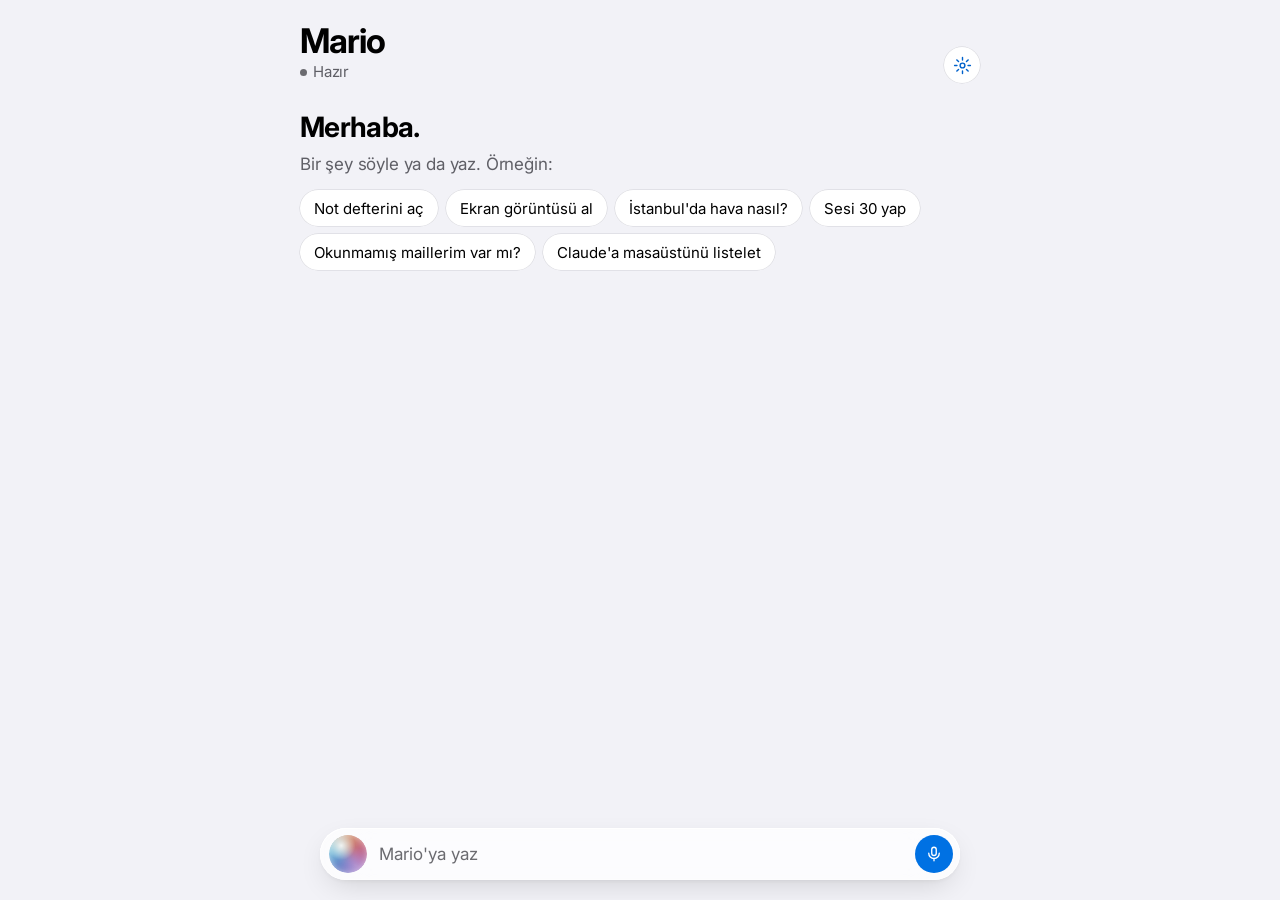
==== commit 096b6bf6: "Ekran araçları, deneyim hafızası, geliştirici paneli ve arayüz güncellemeleri Daha önce commit edilm" ====
--- a/frontend/index.html
+++ b/frontend/index.html
@@ -36,6 +36,8 @@
         <svg class="i" viewBox="0 0 24 24"><path d="M21 12a8 8 0 0 1-11.6 7.1L4 20l1-4.6A8 8 0 1 1 21 12z"/></svg>Sohbet</a>
       <button type="button" data-open-settings>
         <svg class="i" viewBox="0 0 24 24"><circle cx="12" cy="12" r="3"/><path d="M12 2v3m0 14v3M2 12h3m14 0h3M4.9 4.9 7 7m10 10 2.1 2.1M4.9 19.1 7 17M17 7l2.1-2.1"/></svg>Ayarlar</button>
+      <button type="button" data-open-dev>
+        <svg class="i" viewBox="0 0 24 24"><path d="m8 7-5 5 5 5m8-10 5 5-5 5M14 4l-4 16"/></svg>Geliştirici</button>
     </nav>
     <div class="side-foot">
       <b>Oturum <span data-session>—</span></b>
@@ -94,6 +96,10 @@
       <button class="send" aria-label="Gönder">
         <svg class="i" viewBox="0 0 24 24"><path d="M12 19V5m-6 6 6-6 6 6"/></svg></button>
     </form>
+    <button type="button" class="mute" data-mute aria-label="Mikrofonu kapat" aria-pressed="false" title="Mikrofonu kapat (M)">
+      <svg class="i on-unmuted" viewBox="0 0 24 24"><rect x="9" y="3" width="6" height="11" rx="3"/><path d="M5 11a7 7 0 0 0 14 0M12 18v3"/></svg>
+      <svg class="i on-muted" viewBox="0 0 24 24"><path d="M15 9.5V6a3 3 0 0 0-5.8-1M9 9v2a3 3 0 0 0 4.6 2.5M19 11a7 7 0 0 1-1.2 3.9M5 11a7 7 0 0 0 10.4 6.1M12 18v3M3 3l18 18"/></svg>
+    </button>
     <button type="button" class="mic" data-toggle aria-label="Başlat">
       <svg class="i on-idle" viewBox="0 0 24 24"><rect x="9" y="3" width="6" height="11" rx="3"/><path d="M5 11a7 7 0 0 0 14 0M12 18v3"/></svg>
       <svg class="i on-live" viewBox="0 0 24 24"><rect x="7" y="7" width="10" height="10" rx="2"/></svg>
@@ -106,6 +112,9 @@
       <svg class="i" viewBox="0 0 24 24"><rect x="3" y="6" width="18" height="12" rx="2"/><path d="M7 10h.01M11 10h.01M15 10h.01M7 14h10"/></svg></button>Yaz</div>
     <div class="ctl"><button type="button" id="speaker-btn" aria-label="Hoparlör modu" aria-pressed="false">
       <svg class="i" viewBox="0 0 24 24"><path d="M11 5 6 9H3v6h3l5 4zM15.5 8.5a5 5 0 0 1 0 7M18.5 5.5a9 9 0 0 1 0 13"/></svg></button>Hoparlör</div>
+    <div class="ctl ctl-mute"><button type="button" data-mute aria-label="Mikrofonu kapat" aria-pressed="false">
+      <svg class="i on-unmuted" viewBox="0 0 24 24"><rect x="9" y="3" width="6" height="11" rx="3"/><path d="M5 11a7 7 0 0 0 14 0M12 18v3"/></svg>
+      <svg class="i on-muted" viewBox="0 0 24 24"><path d="M15 9.5V6a3 3 0 0 0-5.8-1M9 9v2a3 3 0 0 0 4.6 2.5M19 11a7 7 0 0 1-1.2 3.9M5 11a7 7 0 0 0 10.4 6.1M12 18v3M3 3l18 18"/></svg></button><span class="mute-label">Sessiz</span></div>
     <div class="ctl"><button type="button" class="go" data-toggle aria-label="Başlat">
       <svg class="i on-idle" viewBox="0 0 24 24"><rect x="9" y="3" width="6" height="11" rx="3"/><path d="M5 11a7 7 0 0 0 14 0M12 18v3"/></svg>
       <svg class="i on-live" viewBox="0 0 24 24"><path d="m6 6 12 12M18 6 6 18"/></svg></button><span class="go-label">Başlat</span></div>
@@ -157,6 +166,31 @@
         <span><b>Hoparlör modu</b><small>Hoparlörden kullanırken Mario kendi sesini duymasın.</small></span>
         <input type="checkbox" id="speaker" class="switch">
       </label>
+
+      <h3>Geliştirici</h3>
+      <button type="button" class="row-link" data-open-dev>
+        <span><b>Öğrenilen yetenekler</b><small>Mario'nun Claude ile öğrendiği komutlar, kodları ve kullanımı.</small></span>
+        <svg class="i" viewBox="0 0 24 24"><path d="m9 6 6 6-6 6"/></svg></button>
+    </form>
+  </dialog>
+
+  <dialog id="dev" class="panel dev" aria-labelledby="dev-title">
+    <form method="dialog">
+      <header>
+        <h2 id="dev-title">Geliştirici</h2>
+        <div class="head-actions">
+          <button type="button" class="icon-btn" id="dev-refresh" aria-label="Yenile">
+            <svg class="i" viewBox="0 0 24 24"><path d="M21 12a9 9 0 1 1-3-6.7L21 8m0-5v5h-5"/></svg></button>
+          <button class="done" value="close">Bitti</button>
+        </div>
+      </header>
+      <p class="muted dev-summary" id="dev-summary">Yükleniyor…</p>
+      <h3>Öğrenilen yetenekler</h3>
+      <div id="dev-list" class="dev-list"></div>
+      <div id="dev-forgotten-wrap" hidden>
+        <h3>Unutulanlar</h3>
+        <ul id="dev-forgotten" class="dev-forgotten"></ul>
+      </div>
     </form>
   </dialog>
 
--- a/frontend/css/style.css
+++ b/frontend/css/style.css
@@ -34,6 +34,10 @@
   --sheet: cubic-bezier(.32, .72, 0, 1);
   color-scheme: light;
 }
+/* Corner radii. On phones they echo the rounded display, so nested shapes stay concentric. */
+:root { --r-screen: 14px; --r-sheet: 32px; --r-card: 22px; }
+/* ~55px matches the display corners of current iPhones. */
+@media (max-width: 760px) { :root { --r-screen: 55px; --r-sheet: 46px; --r-card: 24px; } }
 @media (prefers-color-scheme: dark) {
   :root:not([data-theme="light"]) {
     --bg: #000000; --grouped: #000000; --fill: #1c1c1e; --fill-2: #2c2c2e;
@@ -57,9 +61,23 @@
 
 * { box-sizing: border-box; -webkit-tap-highlight-color: transparent; }
 html, body { margin: 0; height: 100%; }
+/* The app is pinned to the screen: iOS otherwise lays the page out a little shorter than the
+   display, leaving a gap you have to drag away, and lets the whole page bounce. Only the
+   conversation scrolls. */
+/* iOS home-screen apps get a page shorter than the display by the status bar's height and never
+   paint below it; iOS fills that strip with the root background, so it matches each layout's
+   own ground to stay invisible. */
+html { overflow: hidden; overscroll-behavior: none; background: var(--grouped); }
+html[data-layout="focus"] { background: var(--bg); }
 body {
   --amp: 0;
-  height: 100dvh;
+  /* How far content keeps clear of the screen edge; widens while A's edge glow is on. */
+  --gutter: 20px;
+  position: fixed;
+  inset: 0;
+  height: auto;
+  overflow: hidden;
+  overscroll-behavior: none;
   background: var(--grouped);
   color: var(--label);
   /* SF Pro on Apple devices; Inter is the closest stand-in elsewhere. */
@@ -99,6 +117,8 @@
   background: none;
   isolation: isolate;
   overflow: hidden;
+  /* Safari doesn't clip a blurred, animated child to border-radius; a clip-path always holds. */
+  clip-path: circle(50%);
   cursor: pointer;
   scale: calc(1 + var(--amp) * .14);
   transition: scale .12s ease-out, filter .4s;
@@ -191,7 +211,7 @@
 :is([data-layout="focus"], [data-layout="app"]) .msg.user {
   align-self: flex-end;
   padding: 8px 14px;
-  border-radius: 20px 20px 6px 20px;
+  border-radius: 20px 20px 10px 20px;
   background: var(--bubble);
   color: #fff;
   font-size: 16px;
@@ -199,7 +219,7 @@
 :is([data-layout="focus"], [data-layout="app"]) .msg.assistant {
   align-self: flex-start;
   padding: 8px 14px;
-  border-radius: 20px 20px 20px 6px;
+  border-radius: 20px 20px 20px 10px;
   background: var(--fill);
   box-shadow: 0 0 0 .5px var(--sep);
   font-size: 16px;
@@ -213,14 +233,14 @@
   flex-direction: column;
   gap: 8px;
   padding: 14px 16px;
-  border-radius: 20px;
+  border-radius: var(--r-card);
   background: var(--fill);
   white-space: normal;
   box-shadow: 0 1px 3px rgb(0 0 0 / .05), 0 0 0 .5px var(--sep);
 }
 [data-layout="app"] .msg.tool { align-self: flex-start; width: min(100%, 460px); }
 .tool-head { display: flex; align-items: center; gap: 8px; min-width: 0; font-size: 13px; font-weight: 600; color: var(--label-2); }
-.tool-head .badge { display: grid; place-items: center; width: 24px; height: 24px; flex: none; border-radius: 7px; color: #fff; font-size: 14px; }
+.tool-head .badge { display: grid; place-items: center; width: 24px; height: 24px; flex: none; border-radius: 8px; color: #fff; font-size: 14px; }
 .tool-head b { font-weight: 600; overflow: hidden; text-overflow: ellipsis; white-space: nowrap; }
 .tool-head .st { margin-left: auto; flex: none; display: flex; align-items: center; gap: 6px; font-weight: 500; }
 .tool-head .st .spinner { width: 13px; height: 13px; }
@@ -230,8 +250,8 @@
 .tool-body { margin: 0; font-size: 16px; white-space: pre-wrap; overflow-wrap: anywhere; }
 .tool-body.clamped { display: -webkit-box; -webkit-line-clamp: 4; -webkit-box-orient: vertical; overflow: hidden; }
 .more { align-self: flex-start; padding: 0; border: 0; background: none; color: var(--blue-text); font-size: 15px; cursor: pointer; }
-.shot { align-self: flex-start; padding: 0; border: 0; border-radius: 12px; background: none; cursor: zoom-in; }
-.shot img { display: block; max-width: 100%; max-height: 40vh; border-radius: 12px; }
+.shot { align-self: flex-start; padding: 0; border: 0; border-radius: 16px; background: none; cursor: zoom-in; }
+.shot img { display: block; max-width: 100%; max-height: 40vh; border-radius: 16px; }
 
 /* ---------- Dock: orb, text field, mic ---------- */
 .dock { display: flex; align-items: center; gap: 10px; padding: 7px 7px 7px 9px; border-radius: 999px; }
@@ -247,23 +267,33 @@
 body.live .on-live { display: block; }
 body.live .on-idle { display: none; }
 body.live .mic { background: var(--red); }
+/* Mute: only while a session runs. Pressed = mic closed. */
+.mute { display: none; place-items: center; width: 38px; height: 38px; flex: none; padding: 0; border: 0; border-radius: 50%; background: var(--fill-2); color: var(--label); cursor: pointer; transition: background-color .25s, transform .25s var(--spring); }
+.mute:active { transform: scale(.92); }
+body.live .mute { display: grid; }
+.calls .ctl-mute { display: none; }
+body.live .calls .ctl-mute { display: flex; }
+.on-muted { display: none; }
+body.mic-off .on-muted { display: block; }
+body.mic-off .on-unmuted { display: none; }
+body.mic-off .mute, body.mic-off .ctl-mute button { background: var(--label); color: var(--bg); }
 
 /* ---------- Alert (confirmation) ---------- */
 .scrim { position: fixed; inset: 0; z-index: 50; display: grid; place-items: center; padding: 24px; background: rgb(0 0 0 / .32); animation: fade .2s ease-out; }
 .scrim[hidden] { display: none; }
-.alert { width: min(300px, 100%); border-radius: 16px; overflow: hidden; text-align: center; animation: pop .4s var(--spring); }
-.alert .body { padding: 20px 18px 16px; }
+.alert { width: min(320px, 100%); border-radius: 30px; overflow: hidden; text-align: center; animation: pop .4s var(--spring); }
+.alert .body { padding: 24px 22px 16px; }
 .alert h2 { margin: 0 0 4px; font-size: 17px; font-weight: 600; letter-spacing: -.02em; }
 .alert p { margin: 0; font-size: 13px; line-height: 1.4; }
 .alert .hint { margin-top: 6px; color: var(--label-2); }
-.alert .actions { display: grid; grid-template-columns: 1fr 1fr; gap: 0; border-top: .5px solid var(--sep); }
-.alert button { min-height: 44px; border: 0; background: none; color: var(--blue-text); font-size: 17px; cursor: pointer; }
-.alert button + button { border-left: .5px solid var(--sep); }
+.alert .actions { display: grid; grid-template-columns: 1fr 1fr; gap: 8px; padding: 0 14px 14px; }
+.alert button { min-height: 46px; border: 0; border-radius: 999px; background: color-mix(in srgb, var(--label) 8%, transparent); color: var(--label); font-size: 17px; cursor: pointer; transition: transform .25s var(--spring); }
 .alert .cancel { font-weight: 600; }
-.alert .destructive { color: var(--red-text); }
-.alert button:active { background: color-mix(in srgb, var(--label) 8%, transparent); }
+.alert .destructive { background: color-mix(in srgb, var(--red) 16%, transparent); color: var(--red-text); font-weight: 600; }
+.alert button:active { transform: scale(.96); }
 @keyframes fade { from { opacity: 0; } }
 @keyframes pop { from { transform: scale(1.12); opacity: 0; } }
+@keyframes rise { from { transform: translateY(100%); } }
 
 /* ---------- Settings and other panels ---------- */
 dialog.panel {
@@ -271,7 +301,7 @@
   max-height: calc(100dvh - 48px);
   padding: 0 20px 24px;
   border: 0;
-  border-radius: 22px;
+  border-radius: var(--r-sheet);
   background: var(--grouped);
   color: var(--label);
   box-shadow: var(--shadow);
@@ -291,7 +321,7 @@
   gap: 2px;
   padding: 12px 8px;
   border: 0;
-  border-radius: 14px;
+  border-radius: 20px;
   background: var(--fill);
   text-align: center;
   cursor: pointer;
@@ -302,7 +332,7 @@
 .layouts b { font-size: 15px; font-weight: 600; }
 .layouts small { font-size: 12px; line-height: 1.3; color: var(--label-2); }
 /* Miniature drawings of each layout. */
-.pv { position: relative; width: 64px; height: 44px; margin-bottom: 8px; border-radius: 8px; background: var(--grouped); box-shadow: inset 0 0 0 .5px var(--sep); overflow: hidden; }
+.pv { position: relative; width: 64px; height: 44px; margin-bottom: 8px; border-radius: 10px; background: var(--grouped); box-shadow: inset 0 0 0 .5px var(--sep); overflow: hidden; }
 .pv i { position: absolute; display: block; border-radius: 3px; background: var(--label-3); opacity: .55; }
 .pv-edge { box-shadow: inset 0 0 0 2px var(--g3); }
 .pv-edge i:nth-child(1) { left: 8px; top: 8px; width: 30px; height: 5px; }
@@ -314,11 +344,11 @@
 .pv-app i:nth-child(2) { right: 6px; top: 9px; width: 22px; height: 7px; border-radius: 4px; background: var(--bubble); opacity: 1; }
 .pv-app i:nth-child(3) { left: 24px; top: 20px; width: 22px; height: 7px; border-radius: 4px; background: var(--fill); opacity: 1; }
 
-.seg { display: grid; grid-auto-flow: column; grid-auto-columns: 1fr; padding: 2px; border-radius: 9px; background: var(--fill-2); }
-.seg button { min-height: 32px; border: 0; border-radius: 7px; background: none; font-size: 14px; cursor: pointer; }
+.seg { display: grid; grid-auto-flow: column; grid-auto-columns: 1fr; padding: 3px; border-radius: 999px; background: var(--fill-2); }
+.seg button { min-height: 34px; border: 0; border-radius: 999px; background: none; font-size: 14px; cursor: pointer; }
 .seg button[aria-checked="true"] { background: var(--fill); font-weight: 600; box-shadow: 0 2px 6px rgb(0 0 0 / .12), 0 0 0 .5px var(--sep); }
 
-.row-switch { display: flex; align-items: center; justify-content: space-between; gap: 16px; padding: 12px 16px; border-radius: 14px; background: var(--fill); cursor: pointer; }
+.row-switch { display: flex; align-items: center; justify-content: space-between; gap: 16px; padding: 14px 18px; border-radius: 20px; background: var(--fill); cursor: pointer; }
 .row-switch b { display: block; font-weight: 400; }
 .row-switch small { display: block; margin-top: 2px; font-size: 13px; line-height: 1.35; color: var(--label-2); }
 .switch {
@@ -352,9 +382,9 @@
   width: 100%;
   min-height: 44px;
   margin: 6px 0 16px;
-  padding: 10px 14px;
+  padding: 10px 16px;
   border: 0;
-  border-radius: 12px;
+  border-radius: 999px;
   background: var(--fill);
   color: var(--label);
   font: inherit;
@@ -365,14 +395,45 @@
 #code-dialog form { padding-top: 20px; }
 .muted { color: var(--label-2); font-size: 15px; }
 code { font-family: ui-monospace, "SF Mono", Consolas, monospace; font-size: .85em; padding: 1px 5px; border-radius: 5px; background: var(--fill-2); }
+
+/* ---------- Developer panel ---------- */
+.row-link { display: flex; align-items: center; justify-content: space-between; gap: 16px; width: 100%; padding: 14px 18px; border: 0; border-radius: 20px; background: var(--fill); color: var(--label); font: inherit; text-align: left; cursor: pointer; }
+.row-link b { display: block; font-weight: 400; }
+.row-link small { display: block; margin-top: 2px; font-size: 13px; line-height: 1.35; color: var(--label-2); }
+.row-link .i { flex: none; color: var(--label-3); }
+dialog.panel.dev { width: min(720px, calc(100% - 24px)); }
+.head-actions { display: flex; align-items: center; gap: 8px; }
+.dev-summary { margin: 4px 4px 0; font-size: 13px; overflow-wrap: anywhere; }
+.dev-list { display: flex; flex-direction: column; gap: 8px; }
+.skill { border-radius: 20px; background: var(--fill); box-shadow: 0 0 0 .5px var(--sep); }
+.skill summary { padding: 14px 18px; list-style: none; cursor: pointer; }
+.skill summary::-webkit-details-marker { display: none; }
+.skill-head { display: flex; flex-wrap: wrap; align-items: center; gap: 6px; }
+.skill-name { padding: 0; background: none; font-size: 15px; font-weight: 600; color: var(--label); }
+.skill-runs { margin-left: auto; font-size: 13px; color: var(--label-2); }
+.skill-desc { margin: 6px 0 0; font-size: 14px; line-height: 1.4; color: var(--label-2); }
+.skill.broken .skill-desc { color: var(--red-text); }
+.tag { padding: 2px 8px; border-radius: 999px; background: var(--fill-2); font-size: 11px; font-weight: 600; color: var(--label-2); }
+.tag.warn { background: color-mix(in srgb, var(--orange) 18%, transparent); color: var(--label); }
+.tag.bad { background: color-mix(in srgb, var(--red) 16%, transparent); color: var(--red-text); }
+.skill-body { padding: 0 18px 16px; border-top: .5px solid var(--sep); }
+.skill-body dl { display: grid; grid-template-columns: max-content 1fr; gap: 6px 14px; margin: 12px 0; font-size: 14px; }
+.skill-body dt { color: var(--label-2); }
+.skill-body dd { margin: 0; min-width: 0; overflow-wrap: anywhere; }
+.params { margin: 0; padding: 0; list-style: none; display: flex; flex-direction: column; gap: 4px; }
+.params .req { font-size: 12px; color: var(--orange); }
+.file-name { margin: 0 0 6px; font-size: 12px; color: var(--label-3); font-family: ui-monospace, "SF Mono", Consolas, monospace; }
+.source { max-height: 340px; margin: 0; padding: 12px 14px; overflow: auto; border-radius: 14px; background: var(--grouped); box-shadow: inset 0 0 0 .5px var(--sep); font: 12px/1.5 ui-monospace, "SF Mono", Consolas, monospace; white-space: pre; tab-size: 4; }
+.dev-forgotten { margin: 0; padding: 12px 18px 12px 34px; border-radius: 20px; background: var(--fill); font-size: 14px; color: var(--label-2); }
+@media (max-width: 520px) { .skill-body dl { grid-template-columns: 1fr; gap: 2px; } .skill-body dd { margin-bottom: 8px; } }
 .row { display: flex; gap: 10px; }
 .row .btn { flex: 1; }
-.btn { min-height: 44px; padding: 0 18px; border: 0; border-radius: 12px; background: var(--fill-2); color: var(--label); font-size: 17px; font-weight: 600; cursor: pointer; text-decoration: none; }
+.btn { min-height: 44px; padding: 0 20px; border: 0; border-radius: 999px; background: var(--fill-2); color: var(--label); font-size: 17px; font-weight: 600; cursor: pointer; text-decoration: none; }
 .btn.primary { background: var(--bubble); color: #fff; }
 
-.viewer { max-width: calc(100vw - 24px); max-height: calc(100dvh - 24px); padding: 12px; border: 0; border-radius: 18px; background: var(--fill); overflow: hidden; }
+.viewer { max-width: calc(100vw - 24px); max-height: calc(100dvh - 24px); padding: 12px; border: 0; border-radius: 28px; background: var(--fill); overflow: hidden; }
 .viewer[open] { display: flex; flex-direction: column; align-items: flex-end; gap: 10px; }
-.viewer img { max-width: 100%; max-height: calc(100dvh - 140px); object-fit: contain; border-radius: 10px; align-self: center; }
+.viewer img { max-width: 100%; max-height: calc(100dvh - 140px); object-fit: contain; border-radius: 18px; align-self: center; }
 .viewer form { margin: 0; }
 .viewer .btn { display: inline-flex; align-items: center; }
 .viewer::backdrop { background: rgb(0 0 0 / .8); }
@@ -381,9 +442,9 @@
    A · Kenar ışığı (edge)
    ========================================================= */
 [data-layout="edge"] body { display: flex; flex-direction: column; }
-[data-layout="edge"] .top { width: min(100%, 720px); margin: 0 auto; padding: max(22px, env(safe-area-inset-top)) 20px 6px; }
-[data-layout="edge"] .console { flex: 1; overflow-y: auto; }
-[data-layout="edge"] .log { width: min(100%, 720px); margin: 0 auto; padding: 18px 20px 130px; }
+[data-layout="edge"] .top { width: min(100%, 720px); margin: 0 auto; padding: max(22px, calc(env(safe-area-inset-top) + 8px)) var(--gutter) 6px; transition: padding .5s var(--sheet); }
+[data-layout="edge"] .console { flex: 1; overflow-y: auto; overscroll-behavior: contain; }
+[data-layout="edge"] .log { width: min(100%, 720px); margin: 0 auto; padding: 18px var(--gutter) 130px; transition: padding .5s var(--sheet); }
 [data-layout="edge"] .msg.user { align-self: flex-end; max-width: 80%; font-size: 15px; color: var(--label-2); text-align: right; margin-top: 8px; }
 [data-layout="edge"] .msg.assistant { max-width: 100%; font-size: 22px; line-height: 1.32; font-weight: 500; letter-spacing: -.02em; text-wrap: pretty; }
 [data-layout="edge"] .dock {
@@ -391,8 +452,15 @@
   left: 50%;
   bottom: max(20px, env(safe-area-inset-bottom));
   z-index: 30;
-  width: min(calc(100% - 32px), 640px);
+  width: min(calc(100% - 2 * var(--gutter)), 640px);
   transform: translateX(-50%);
+  transition: width .5s var(--sheet), bottom .5s var(--sheet);
+}
+/* On phones the glow sits right on the content, so while it is on the content draws in
+   toward the centre and the dock lifts off the bottom edge. */
+@media (max-width: 760px) {
+  [data-layout="edge"] body:is([data-state="listening"], [data-state="speaking"], [data-state="working"]) { --gutter: 34px; }
+  [data-layout="edge"] body:is([data-state="listening"], [data-state="speaking"], [data-state="working"]) .dock { bottom: max(30px, calc(env(safe-area-inset-bottom) + 12px)); }
 }
 
 [data-layout="edge"] :is(.edge, .edge-soft) {
@@ -401,6 +469,7 @@
   inset: 0;
   z-index: 40;
   pointer-events: none;
+  border-radius: var(--r-screen);
   background: conic-gradient(from var(--a), var(--g1), var(--g2), var(--g3), var(--g4), var(--g5), var(--g1));
   -webkit-mask: linear-gradient(#000 0 0) content-box, linear-gradient(#000 0 0);
   -webkit-mask-composite: xor;
@@ -421,7 +490,7 @@
    B · Odak (focus)
    ========================================================= */
 [data-layout="focus"] body { display: grid; grid-template-rows: auto minmax(0, 1fr) auto; overflow: hidden; background: var(--bg); }
-[data-layout="focus"] .top { display: grid; grid-template-columns: 1fr auto 1fr; align-items: center; padding: max(16px, env(safe-area-inset-top)) 20px 8px; }
+[data-layout="focus"] .top { display: grid; grid-template-columns: 1fr auto 1fr; align-items: center; padding: max(16px, calc(env(safe-area-inset-top) + 6px)) 20px 8px; }
 [data-layout="focus"] .title { grid-column: 2; text-align: center; }
 [data-layout="focus"] .top h1 { font-size: 17px; font-weight: 600; letter-spacing: -.01em; }
 [data-layout="focus"] .sub { justify-content: center; font-size: 13px; }
@@ -433,10 +502,12 @@
 .hero::before {
   content: "";
   position: absolute;
-  inset: -18%;
-  border-radius: 50%;
-  background: conic-gradient(from 90deg, var(--g1), var(--g2), var(--g3), var(--g4), var(--g5), var(--g1));
-  filter: blur(48px);
+  inset: -45%;
+  /* Soft light from fading gradients, not filter: blur — Safari clips a blurred layer to its square box. */
+  background:
+    radial-gradient(closest-side at 38% 42%, color-mix(in srgb, var(--g3) 60%, transparent), transparent),
+    radial-gradient(closest-side at 62% 58%, color-mix(in srgb, var(--g1) 50%, transparent), transparent),
+    radial-gradient(closest-side, color-mix(in srgb, var(--g4) 55%, transparent), transparent);
   opacity: calc(.3 + var(--amp) * .35);
   transition: opacity .5s;
 }
@@ -467,18 +538,18 @@
 [data-layout="focus"] .console {
   position: fixed;
   left: 50%;
-  bottom: 0;
+  bottom: max(8px, env(safe-area-inset-bottom));
   z-index: 45;
-  width: min(100%, 640px);
+  width: min(calc(100% - 16px), 640px);
   max-height: 72dvh;
   display: flex;
   flex-direction: column;
-  border-radius: 26px 26px 0 0;
+  border-radius: var(--r-sheet);
   background: var(--glass);
   backdrop-filter: blur(24px) saturate(1.8);
   -webkit-backdrop-filter: blur(24px) saturate(1.8);
   box-shadow: var(--shadow), inset 0 1px 0 var(--glass-edge);
-  transform: translate(-50%, 105%);
+  transform: translate(-50%, calc(100% + 40px));
   transition: transform .5s var(--sheet);
 }
 [data-layout="focus"] body.history .console { transform: translate(-50%, 0); }
@@ -497,7 +568,7 @@
   grid-template-rows: auto minmax(0, 1fr) auto;
   background:
     radial-gradient(ellipse 60% 50% at 0% 0%, color-mix(in srgb, var(--g4) 14%, transparent), transparent),
-    radial-gradient(ellipse 50% 50% at 100% 100%, color-mix(in srgb, var(--g2) 10%, transparent), transparent),
+    radial-gradient(ellipse 50% 40% at 100% 0%, color-mix(in srgb, var(--g2) 10%, transparent), transparent),
     var(--grouped);
 }
 [data-layout="app"] .side { grid-row: 1 / -1; display: flex; flex-direction: column; gap: 4px; margin: 10px 0 10px 10px; padding: 14px 10px; border-radius: 20px; }
@@ -515,14 +586,16 @@
 
 [data-layout="app"] .top { padding: 18px 28px 8px; }
 [data-layout="app"] .top h1 { font-size: 26px; }
-[data-layout="app"] .console { overflow-y: auto; }
+[data-layout="app"] .console { overflow-y: auto; overscroll-behavior: contain; }
 [data-layout="app"] .log { padding: 10px max(28px, calc((100% - 760px) / 2)) 24px; gap: 10px; }
 [data-layout="app"] .dock { width: min(calc(100% - 40px), 700px); margin: 0 auto max(18px, env(safe-area-inset-bottom)); }
 
 @media (max-width: 760px) {
+  dialog.panel { width: calc(100% - 16px); max-width: none; max-height: 88dvh; margin: auto 8px max(8px, env(safe-area-inset-bottom)); }
+  dialog.panel[open] { animation: rise .5s var(--sheet); }
   [data-layout="app"] body { grid-template-columns: minmax(0, 1fr); }
   [data-layout="app"] .side { display: none; }
-  [data-layout="app"] .top { padding: max(14px, env(safe-area-inset-top)) 16px 6px; }
+  [data-layout="app"] .top { padding: max(14px, calc(env(safe-area-inset-top) + 8px)) 16px 6px; }
   [data-layout="app"] .log { padding: 10px 16px 20px; }
   [data-layout="app"] .dock { width: calc(100% - 24px); margin-bottom: max(12px, env(safe-area-inset-bottom)); }
   .msg { max-width: 88%; }
